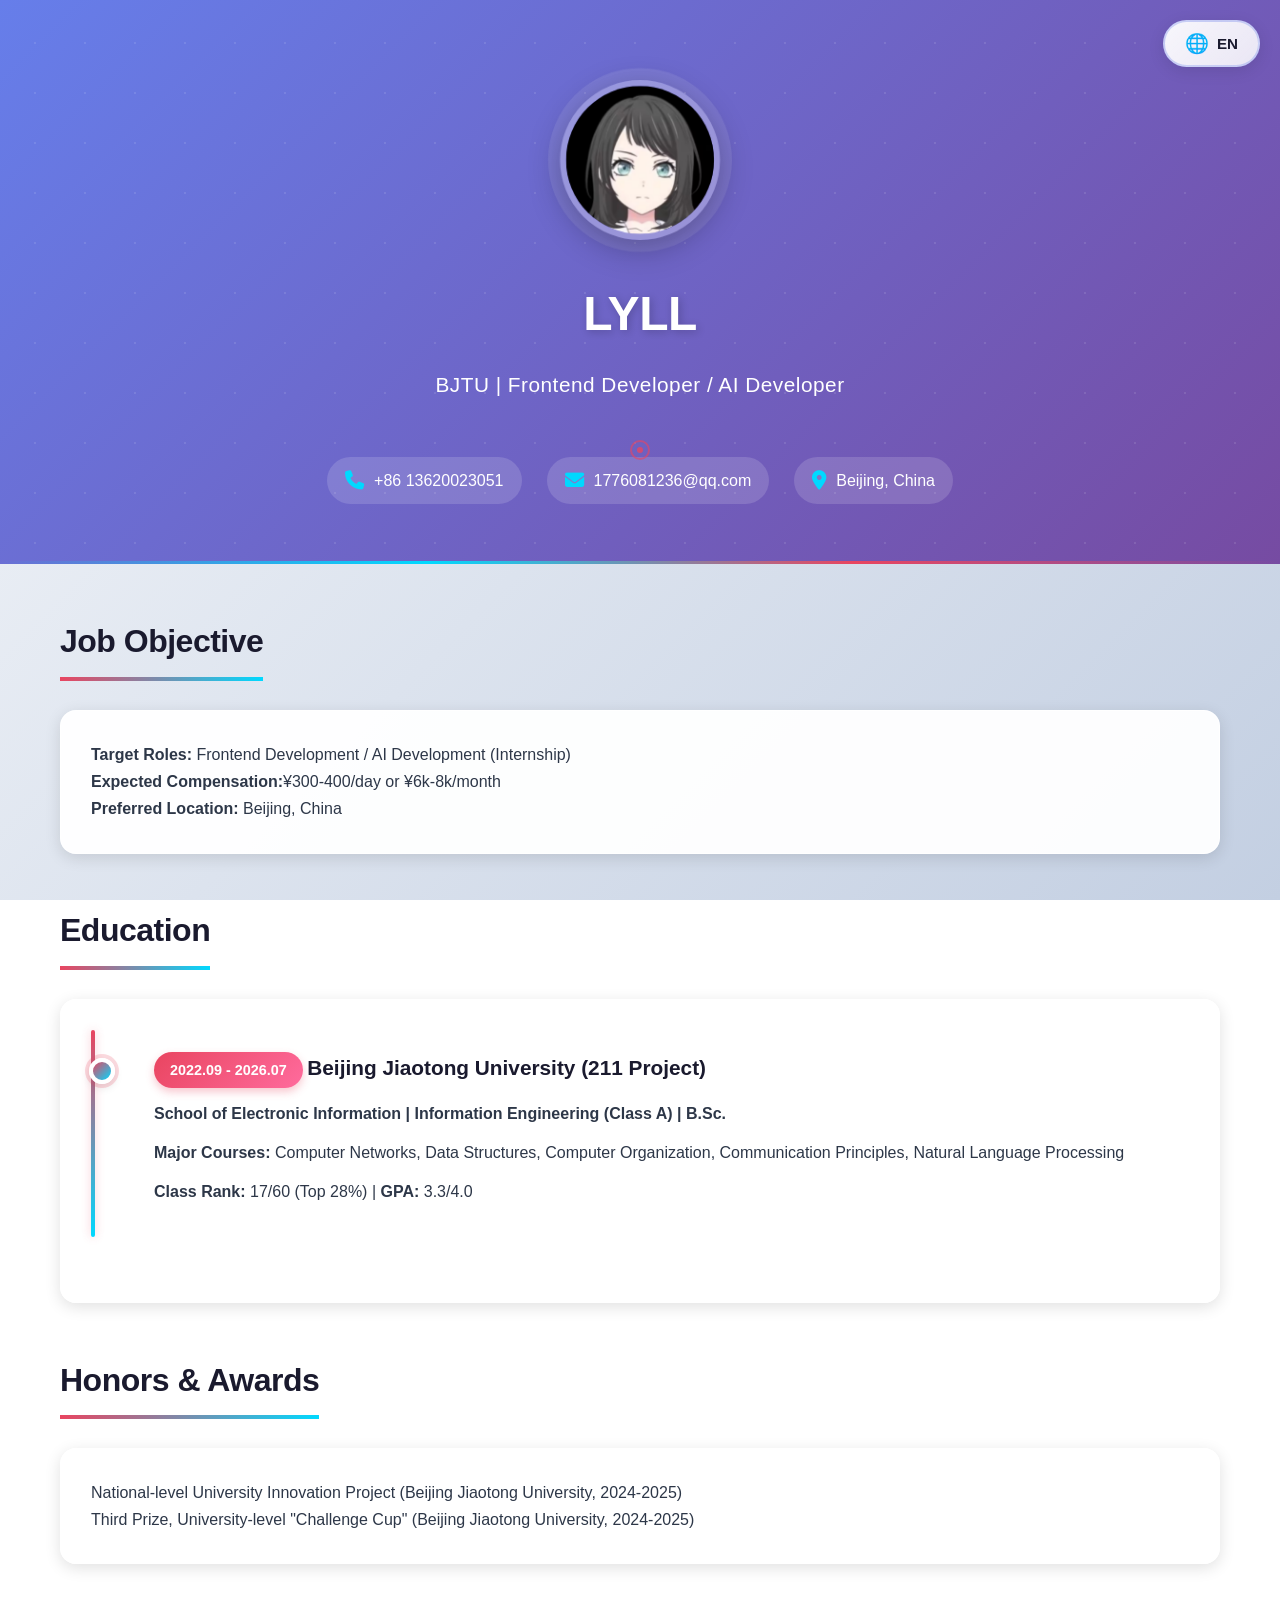
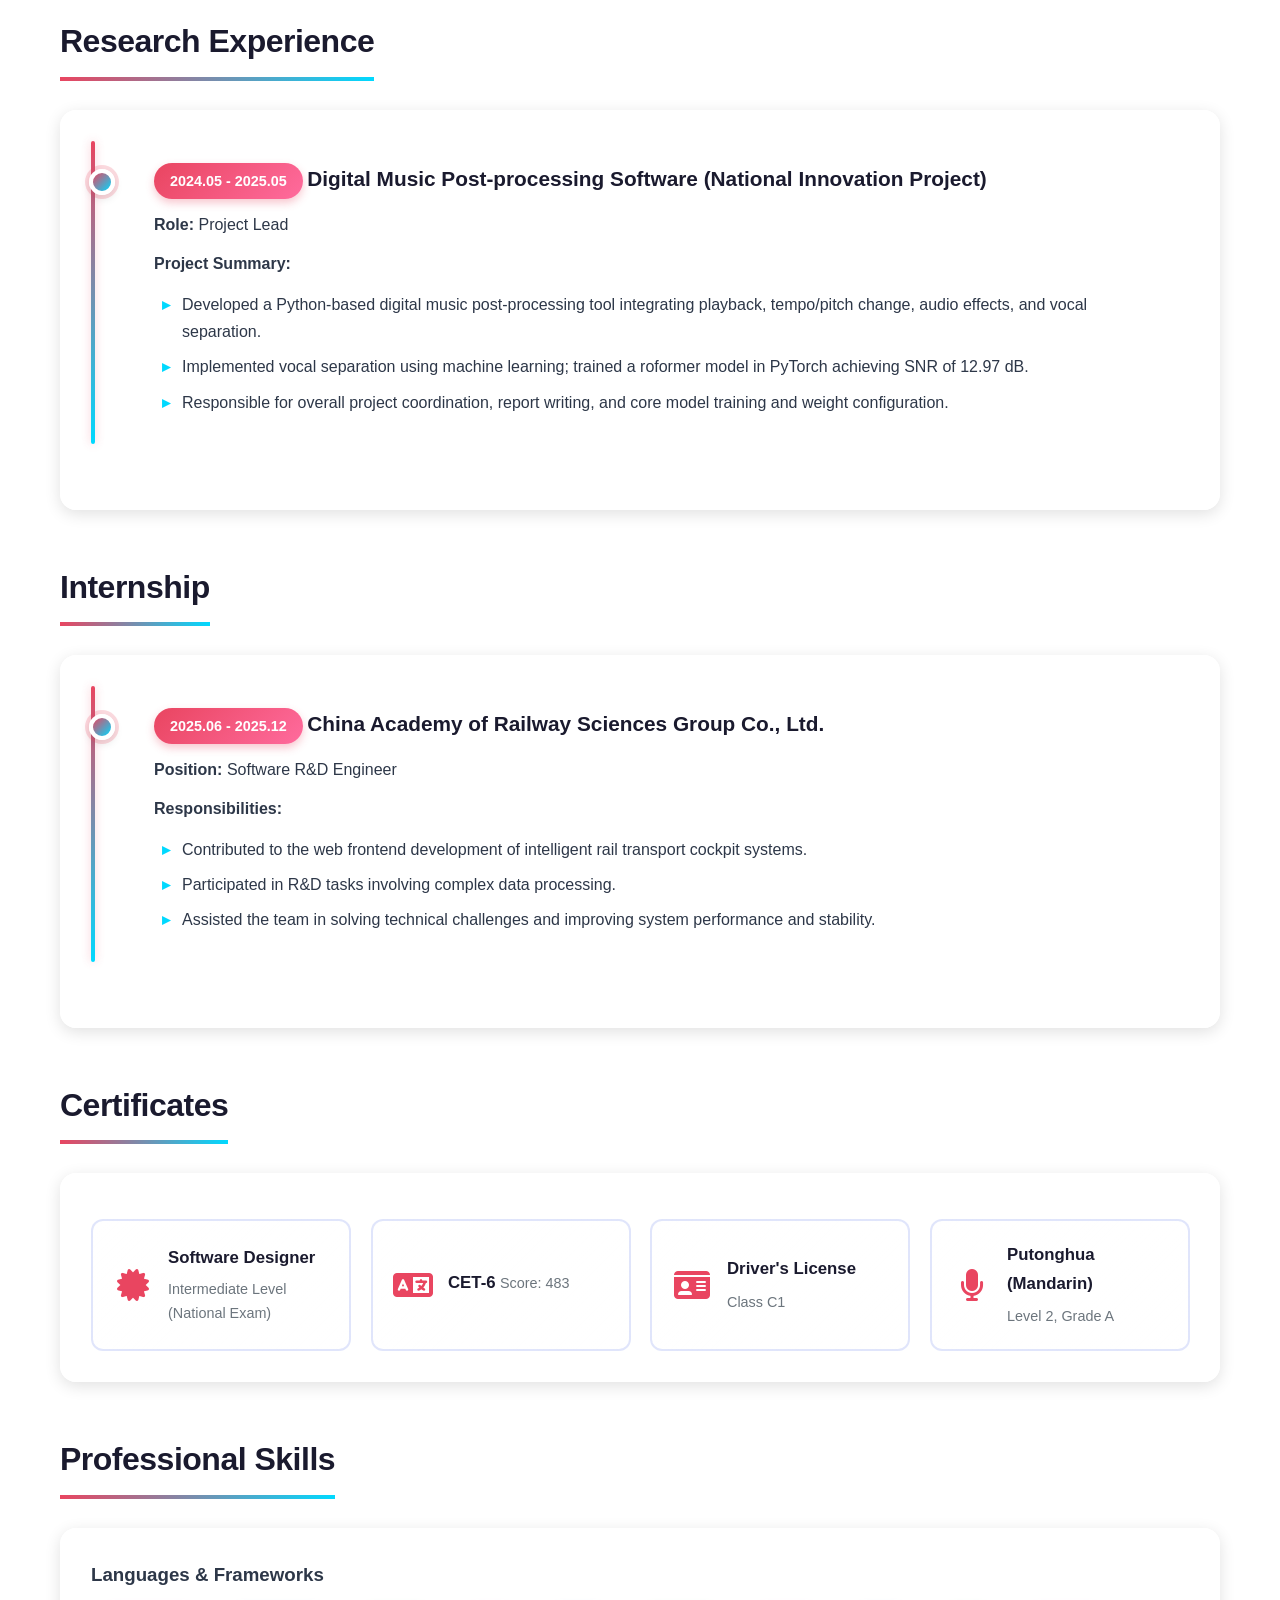
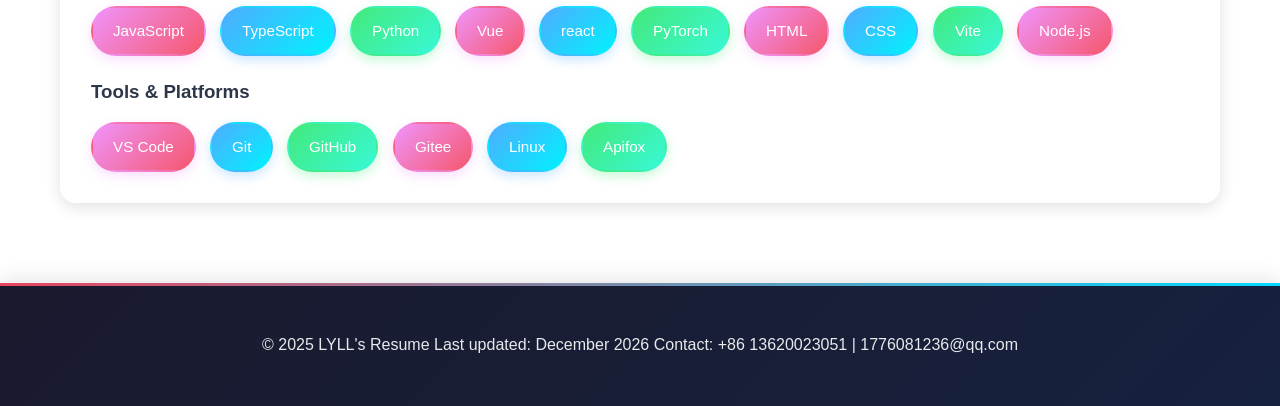
==== index.html @ 36b7d633 "can do react" ====
<!DOCTYPE html>
<html lang="en-US">
<head>
    <meta charset="UTF-8">
    <meta name="viewport" content="width=device-width, initial-scale=1.0">
    <title data-en="LYLL's Resume" data-zh="LYLL的简历">LYLL's Resume</title>
    <link rel="stylesheet" href="https://cdnjs.cloudflare.com/ajax/libs/font-awesome/6.4.0/css/all.min.css">
    <link rel="stylesheet" href="css/blog.css"> 
    <script src="blog.js" defer></script>
</head>
<body>
    <!-- 语言切换按钮 -->
    <button id="langToggle" class="lang-toggle" aria-label="Switch Language">
        <span class="lang-icon">🌐</span>
        <span class="lang-text">EN</span>
    </button>

    <!-- HTML部分 -->
    <header>
        <div class="container header-content">
            <div class="avatar-container">
                <img src="css/头像.jpeg" alt="Li Yuanlong" class="avatar">
            </div>
            <div></div>
            <h1 data-en="LYLL" data-zh="LYLL">LYLL</h1>
            <div></div>
            <p class="title" data-en="BJTU | Frontend Developer / AI Developer" data-zh="北京交通大学 | 前端开发 / AI开发">BJTU | Frontend Developer / AI Developer</p>
            
            <div class="contact-info">
                <div class="contact-item">
                    <i class="fas fa-phone"></i>
                    <span data-en="+86 13620023051" data-zh="13620023051">+86 13620023051</span>
                </div>
                <div class="contact-item">
                    <i class="fas fa-envelope"></i>
                    <span data-en="1776081236@qq.com" data-zh="1776081236@qq.com">1776081236@qq.com</span>
                </div>
                <div class="contact-item">
                    <i class="fas fa-map-marker-alt"></i>
                    <span data-en="Beijing, China" data-zh="北京">Beijing, China</span>
                </div>
            </div>
        </div>
    </header>
    
    <main class="container">
        
        <!-- 求职意向 -->
        <section id="job-intention">
            <h2 class="section-title" data-en="Job Objective" data-zh="求职意向">Job Objective</h2>
            <div class="card">
                <p><strong data-en="Target Roles:" data-zh="目标岗位：">Target Roles:</strong> <span data-en="Frontend Development / AI Development (Internship)" data-zh="前端开发 / AI开发（实习）">Frontend Development / AI Development (Internship)</span></p>
                <p><strong data-en="Expected Compensation:" data-zh="期望薪资：">Expected Compensation:</strong><span data-en="¥300-400/day or ¥6k-8k/month" data-zh="300-400元/天 or 6k-8k/月"></span> </p>
                <p><strong data-en="Preferred Location:" data-zh="期望城市：">Preferred Location:</strong> <span data-en="Beijing, China" data-zh="北京">Beijing, China</span></p>
            </div>
        </section>
        
        <!-- 教育经历 -->
        <section id="education">
            <h2 class="section-title" data-en="Education" data-zh="教育经历">Education</h2>
            <div class="card">
                <div class="timeline">
                    <div class="timeline-item">
                        <div class="timeline-date">2022.09 - 2026.07</div>
                        <h3 data-en="Beijing Jiaotong University (211 Project)" data-zh="北京交通大学（211工程）">Beijing Jiaotong University (211 Project)</h3>
                        <p><strong data-en="School of Electronic Information | Information Engineering (Class A) | B.Sc." data-zh="电子信息工程学院 | 信息工程(A类) | 工学学士">School of Electronic Information | Information Engineering (Class A) | B.Sc.</strong></p>
                        <p><strong data-en="Major Courses:" data-zh="主修课程：">Major Courses:</strong> <span data-en="Computer Networks, Data Structures, Computer Organization, Communication Principles, Natural Language Processing" data-zh="计算机网络、数据结构、计算机组成原理、通信原理、自然语言处理">Computer Networks, Data Structures, Computer Organization, Communication Principles, Natural Language Processing</span></p>
                        <p><strong data-en="Class Rank:" data-zh="专业排名：">Class Rank:</strong> 17/60 (Top 28%) | <strong>GPA:</strong> 3.3/4.0</p>
                    </div>
                </div>
            </div>
        </section>
        
        <!-- 荣誉奖项 -->
        <section id="honors">
            <h2 class="section-title" data-en="Honors & Awards" data-zh="荣誉奖项">Honors & Awards</h2>
            <div class="card">
                <ul>
                    <li data-en="National-level University Innovation Project (Beijing Jiaotong University, 2024-2025)" data-zh="国家级大学生创新创业训练计划项目（北京交通大学，2024-2025）">National-level University Innovation Project (Beijing Jiaotong University, 2024-2025)</li><br>
                    <li data-en='Third Prize, University-level "Challenge Cup" (Beijing Jiaotong University, 2024-2025)' data-zh="校级挑战杯三等奖（北京交通大学，2024-2025）">Third Prize, University-level "Challenge Cup" (Beijing Jiaotong University, 2024-2025)</li>
                </ul>
            </div>
        </section>
        
        <!-- 科研经历 -->
        <section id="research">
            <h2 class="section-title" data-en="Research Experience" data-zh="科研经历">Research Experience</h2>
            <div class="card">
                <div class="timeline">
                    <div class="timeline-item">
                        <div class="timeline-date">2024.05 - 2025.05</div>
                        <h3 data-en="Digital Music Post-processing Software (National Innovation Project)" data-zh="数字音乐后期处理软件（国家级创新项目）">Digital Music Post-processing Software (National Innovation Project)</h3>
                        <p><strong data-en="Role:" data-zh="角色：">Role:</strong> <span data-en="Project Lead" data-zh="项目负责人">Project Lead</span></p>
                        <p><strong data-en="Project Summary:" data-zh="项目概述：">Project Summary:</strong></p>
                        <ul>
                            <li data-en="Developed a Python-based digital music post-processing tool integrating playback, tempo/pitch change, audio effects, and vocal separation." data-zh="开发了基于Python的数字音乐后期处理工具，集成播放、变速变调、音效处理和人声分离功能。">Developed a Python-based digital music post-processing tool integrating playback, tempo/pitch change, audio effects, and vocal separation.</li>
                            <li data-en="Implemented vocal separation using machine learning; trained a roformer model in PyTorch achieving SNR of 12.97 dB." data-zh="使用机器学习实现人声分离，在PyTorch中训练roformer模型，达到12.97 dB的信噪比。">Implemented vocal separation using machine learning; trained a roformer model in PyTorch achieving SNR of 12.97 dB.</li>
                            <li data-en="Responsible for overall project coordination, report writing, and core model training and weight configuration." data-zh="负责项目整体协调、报告撰写以及核心模型训练和权重配置。">Responsible for overall project coordination, report writing, and core model training and weight configuration.</li>
                        </ul>
                    </div>
                </div>
            </div>
        </section>
        
        <!-- 实习经历 -->
        <section id="internship">
            <h2 class="section-title" data-en="Internship" data-zh="实习经历">Internship</h2>
            <div class="card">
                <div class="timeline">
                    <div class="timeline-item">
                        <div class="timeline-date">2025.06 - 2025.12</div>
                        <h3 data-en="China Academy of Railway Sciences Group Co., Ltd." data-zh="中国铁道科学研究院集团有限公司">China Academy of Railway Sciences Group Co., Ltd.</h3>
                        <p><strong data-en="Position:" data-zh="职位：">Position:</strong> <span data-en="Software R&D Engineer" data-zh="软件研发工程师">Software R&D Engineer</span></p>
                        <p><strong data-en="Responsibilities:" data-zh="工作职责：">Responsibilities:</strong></p>
                        <ul>
                            <li data-en="Contributed to the web frontend development of intelligent rail transport cockpit systems." data-zh="参与智能轨道交通驾驶舱系统的Web前端开发。">Contributed to the web frontend development of intelligent rail transport cockpit systems.</li><br>
                            <li data-en="Participated in R&D tasks involving complex data processing." data-zh="参与涉及复杂数据处理的研发任务。">Participated in R&D tasks involving complex data processing.</li><br>
                            <li data-en="Assisted the team in solving technical challenges and improving system performance and stability." data-zh="协助团队解决技术难题，提升系统性能和稳定性。">Assisted the team in solving technical challenges and improving system performance and stability.</li>
                        </ul>
                    </div>
                </div>
            </div>
        </section>
        
        <!-- 技能证书 -->
        <section id="certificates">
            <h2 class="section-title" data-en="Certificates" data-zh="技能证书">Certificates</h2>
            <div class="card">
                <div class="certificates">
                    <div class="certificate-item">
                        <i class="fas fa-certificate"></i>
                        <div>
                            <h4 data-en="Software Designer" data-zh="软件设计师">Software Designer</h4>
                            <p data-en="Intermediate Level (National Exam)" data-zh="中级（国家统考）">Intermediate Level (National Exam)</p>
                        </div>
                    </div>
                    <div class="certificate-item">
                        <i class="fas fa-language"></i>
                        <div>
                            <h4 data-en="CET-6" data-zh="大学英语六级">CET-6</h4>
                            <p data-en="Score: 483" data-zh="成绩：483分">Score: 483</p>
                        </div>
                    </div>
                    <div class="certificate-item">
                        <i class="fas fa-id-card"></i>
                        <div>
                            <h4 data-en="Driver's License" data-zh="驾驶证">Driver's License</h4>
                            <p data-en="Class C1" data-zh="C1">Class C1</p>
                        </div>
                    </div>
                    <div class="certificate-item">
                        <i class="fas fa-microphone"></i>
                        <div>
                            <h4 data-en="Putonghua (Mandarin)" data-zh="普通话">Putonghua (Mandarin)</h4>
                            <p data-en="Level 2, Grade A" data-zh="二级甲等">Level 2, Grade A</p>
                        </div>
                    </div>
                </div>
            </div>
        </section>
        
        <!-- 职业技能 -->
        <section id="skills">
            <h2 class="section-title" data-en="Professional Skills" data-zh="专业技能">Professional Skills</h2>
            <div class="card">
                <h3 data-en="Languages & Frameworks" data-zh="编程语言与框架">Languages & Frameworks</h3>
                <div class="skills-container">
                    <span class="skill-tag">JavaScript</span>
                    <span class="skill-tag">TypeScript</span>
                    <span class="skill-tag">Python</span>
                    <span class="skill-tag">Vue</span>
                    <span class="skill-tag">react</span>
                    <span class="skill-tag">PyTorch</span>
                    <span class="skill-tag">HTML</span>
                    <span class="skill-tag">CSS</span>
                    <span class="skill-tag">Vite</span>
                    <span class="skill-tag">Node.js</span>
                </div>

                <h3 style="margin-top: 20px;" data-en="Tools & Platforms" data-zh="工具与平台">Tools & Platforms</h3>
                <div class="skills-container">
                    <span class="skill-tag">VS Code</span>
                    <span class="skill-tag">Git</span>
                    <span class="skill-tag">GitHub</span>
                    <span class="skill-tag">Gitee</span>
                    <span class="skill-tag">Linux</span>
                    <span class="skill-tag">Apifox</span>
                </div>
            </div>
        </section>
    </main>
    
    <footer>
            <div class="container">
            <p data-en="© 2025 LYLL's Resume" data-zh="© 2025 LYLL 的简历">© 2025 LYLL's Resume</p>
            <p data-en="Last updated: December 2025" data-zh="最后更新：2025年12月">Last updated: December 2025</p>
            <p data-en="Contact: +86 13620023051 | 1776081236@qq.com" data-zh="联系方式：+86 13620023051 | 1776081236@qq.com">Contact: +86 13620023051 | 1776081236@qq.com</p>
        </div>
    </footer>

    <!-- JavaScript部分 -->

</body>
</html>
---- css/blog.css ----
/* CSS部分 - 专业优化版 */
:root {
    --primary-color: #1a1a2e;
    --secondary-color: #16213e;
    --accent-color: #0f3460;
    --highlight-color: #e94560;
    --success-color: #00d9ff;
    --light-color: #f8f9fa;
    --dark-color: #0f0f0f;
    --gray-color: #6c757d;
    --text-color: #2d3748;
    --shadow-sm: 0 2px 8px rgba(0, 0, 0, 0.08);
    --shadow-md: 0 4px 16px rgba(0, 0, 0, 0.12);
    --shadow-lg: 0 8px 32px rgba(0, 0, 0, 0.16);
    --shadow-xl: 0 16px 48px rgba(0, 0, 0, 0.2);
    --transition-fast: all 0.2s cubic-bezier(0.4, 0, 0.2, 1);
    --transition: all 0.3s cubic-bezier(0.4, 0, 0.2, 1);
    --transition-slow: all 0.5s cubic-bezier(0.4, 0, 0.2, 1);
}

* {
    margin: 0;
    padding: 0;
    box-sizing: border-box;
}

html {
    scroll-behavior: smooth;
    scroll-padding-top: 20px;
}

body {
    font-family: 'Segoe UI', 'Microsoft YaHei', 'PingFang SC', -apple-system, BlinkMacSystemFont, sans-serif;
    line-height: 1.7;
    color: var(--text-color);
    background: linear-gradient(135deg, #f5f7fa 0%, #c3cfe2 100%);
    background-attachment: fixed;
    overflow-x: hidden;
    -webkit-font-smoothing: antialiased;
    -moz-osx-font-smoothing: grayscale;
}

/* 页面加载动画 */
@keyframes fadeInUp {
    from {
        opacity: 0;
        transform: translateY(30px);
    }
    to {
        opacity: 1;
        transform: translateY(0);
    }
}

@keyframes slideInLeft {
    from {
        opacity: 0;
        transform: translateX(-50px);
    }
    to {
        opacity: 1;
        transform: translateX(0);
    }
}

@keyframes float {
    0%, 100% {
        transform: translateY(0px);
    }
    50% {
        transform: translateY(-10px);
    }
}

@keyframes pulse {
    0%, 100% {
        transform: scale(1);
    }
    50% {
        transform: scale(1.05);
    }
}

@keyframes shimmer {
    0% {
        background-position: -1000px 0;
    }
    100% {
        background-position: 1000px 0;
    }
}

.container {
    max-width: 1200px;
    margin: 0 auto;
    padding: 0 20px;
    animation: fadeInUp 0.6s ease-out;
}

/* 头部样式 - 增强版 */
header {
    background: linear-gradient(135deg, #667eea 0%, #764ba2 100%);
    color: white;
    padding: 80px 0 60px;
    text-align: center;
    position: relative;
    overflow: hidden;
    animation: fadeInUp 0.8s ease-out;
}

/* 背景动画装饰 */
header::before {
    content: '';
    position: absolute;
    top: -50%;
    right: -50%;
    width: 200%;
    height: 200%;
    background: radial-gradient(circle, rgba(255,255,255,0.1) 1px, transparent 1px);
    background-size: 50px 50px;
    animation: float 20s infinite linear;
}

header::after {
    content: '';
    position: absolute;
    bottom: 0;
    left: 0;
    right: 0;
    height: 3px;
    background: linear-gradient(90deg, 
        transparent,
        var(--success-color),
        var(--highlight-color),
        transparent
    );
    animation: shimmer 3s infinite;
}

.header-content {
    position: relative;
    z-index: 2;
}

.avatar-container {
    position: relative;
    display: inline-block;
    animation: fadeInUp 1s ease-out 0.2s both;
}

.avatar {
    width: 160px;
    height: 160px;
    border-radius: 50%;
    border: 6px solid rgba(255, 255, 255, 0.3);
    box-shadow: 0 8px 32px rgba(0, 0, 0, 0.3),
                0 0 0 12px rgba(255, 255, 255, 0.1);
    object-fit: cover;
    margin-bottom: 25px;
    transition: var(--transition);
    animation: pulse 3s infinite ease-in-out;
}

.avatar:hover {
    transform: scale(1.1) rotate(5deg);
    box-shadow: 0 12px 48px rgba(0, 0, 0, 0.4),
                0 0 0 16px rgba(255, 255, 255, 0.15);
}

h1 {
    font-size: 3rem;
    margin-bottom: 12px;
    font-weight: 700;
    letter-spacing: -0.5px;
    text-shadow: 2px 2px 8px rgba(0, 0, 0, 0.2);
    animation: fadeInUp 1s ease-out 0.3s both;
}

.title {
    font-size: 1.3rem;
    margin-bottom: 30px;
    opacity: 0.95;
    font-weight: 300;
    letter-spacing: 0.5px;
    animation: fadeInUp 1s ease-out 0.4s both;
}

.contact-info {
    display: flex;
    justify-content: center;
    flex-wrap: wrap;
    gap: 25px;
    margin-top: 25px;
    animation: fadeInUp 1s ease-out 0.5s both;
}

.contact-item {
    display: flex;
    align-items: center;
    gap: 10px;
    padding: 10px 18px;
    background: rgba(255, 255, 255, 0.15);
    backdrop-filter: blur(10px);
    border-radius: 25px;
    transition: var(--transition);
    cursor: default;
}

.contact-item:hover {
    background: rgba(255, 255, 255, 0.25);
    transform: translateY(-3px);
    box-shadow: 0 8px 16px rgba(0, 0, 0, 0.2);
}

.contact-item i {
    font-size: 1.2rem;
    color: var(--success-color);
    transition: var(--transition);
}

.contact-item:hover i {
    transform: scale(1.2) rotate(10deg);
}

/* 主体内容 - 增强版 */
section {
    margin: 50px 0;
    opacity: 0;
    transform: translateY(30px);
    animation: fadeInUp 0.6s ease-out forwards;
}

section:nth-child(1) { animation-delay: 0.1s; }
section:nth-child(2) { animation-delay: 0.2s; }
section:nth-child(3) { animation-delay: 0.3s; }
section:nth-child(4) { animation-delay: 0.4s; }
section:nth-child(5) { animation-delay: 0.5s; }
section:nth-child(6) { animation-delay: 0.6s; }

.section-title {
    font-size: 2rem;
    color: var(--primary-color);
    padding-bottom: 12px;
    margin-bottom: 25px;
    border-bottom: 4px solid transparent;
    background: linear-gradient(90deg, var(--highlight-color), var(--success-color));
    background-size: 100% 4px;
    background-repeat: no-repeat;
    background-position: 0 100%;
    display: inline-block;
    font-weight: 700;
    letter-spacing: -0.5px;
    position: relative;
    transition: var(--transition);
}

.section-title::after {
    content: '';
    position: absolute;
    bottom: -4px;
    left: 0;
    width: 0;
    height: 4px;
    background: linear-gradient(90deg, var(--success-color), var(--highlight-color));
    transition: width 0.5s cubic-bezier(0.4, 0, 0.2, 1);
}

.section-title:hover::after {
    width: 100%;
}

.card {
    background: rgba(255, 255, 255, 0.95);
    backdrop-filter: blur(20px);
    border-radius: 16px;
    padding: 30px;
    margin-bottom: 25px;
    box-shadow: var(--shadow-md);
    border: 1px solid rgba(255, 255, 255, 0.8);
    transition: var(--transition);
    position: relative;
    overflow: hidden;
}

.card::before {
    content: '';
    position: absolute;
    top: 0;
    left: -100%;
    width: 100%;
    height: 100%;
    background: linear-gradient(90deg, 
        transparent,
        rgba(255, 255, 255, 0.4),
        transparent
    );
    transition: left 0.5s;
}

.card:hover::before {
    left: 100%;
}

.card:hover {
    transform: translateY(-8px) scale(1.01);
    box-shadow: var(--shadow-xl);
    border-color: var(--success-color);
}

/* 基本信息卡片 */
.basic-info-grid {
    display: grid;
    grid-template-columns: repeat(auto-fit, minmax(200px, 1fr));
    gap: 15px;
}

.info-item {
    display: flex;
    flex-direction: column;
}

.info-label {
    font-weight: 600;
    color: var(--gray-color);
    margin-bottom: 5px;
}

/* 时间线样式 - 增强版 */
.timeline {
    position: relative;
    padding-left: 35px;
}

.timeline::before {
    content: '';
    position: absolute;
    left: 0;
    top: 0;
    bottom: 0;
    width: 4px;
    background: linear-gradient(180deg, 
        var(--highlight-color) 0%,
        var(--success-color) 100%
    );
    border-radius: 2px;
    box-shadow: 0 0 10px rgba(233, 69, 96, 0.3);
}

.timeline-item {
    position: relative;
    margin-bottom: 35px;
    padding: 20px 25px;
    padding-left: 25px;
    background: rgba(255, 255, 255, 0.5);
    border-radius: 12px;
    transition: var(--transition);
    border-left: 3px solid transparent;
}

.timeline-item:hover {
    background: rgba(255, 255, 255, 0.8);
    border-left-color: var(--highlight-color);
    transform: translateX(8px);
    box-shadow: var(--shadow-md);
}

.timeline-item::before {
    content: '';
    position: absolute;
    left: -40px;
    top: 28px;
    width: 18px;
    height: 18px;
    border-radius: 50%;
    background: linear-gradient(135deg, var(--highlight-color), var(--success-color));
    border: 4px solid white;
    box-shadow: 0 0 0 4px rgba(233, 69, 96, 0.2),
                0 4px 8px rgba(0, 0, 0, 0.1);
    transition: var(--transition);
    z-index: 2;
}

.timeline-item:hover::before {
    transform: scale(1.3);
    box-shadow: 0 0 0 6px rgba(233, 69, 96, 0.3),
                0 6px 12px rgba(0, 0, 0, 0.2);
}

.timeline-date {
    display: inline-block;
    color: white;
    background: linear-gradient(135deg, var(--highlight-color), #ff6b9d);
    padding: 6px 16px;
    border-radius: 20px;
    font-weight: 600;
    margin-bottom: 12px;
    font-size: 0.9rem;
    box-shadow: 0 4px 8px rgba(233, 69, 96, 0.3);
    transition: var(--transition);
}

.timeline-item:hover .timeline-date {
    transform: translateY(-2px);
    box-shadow: 0 6px 12px rgba(233, 69, 96, 0.4);
}

.timeline-item h3 {
    color: var(--primary-color);
    margin-bottom: 10px;
    font-size: 1.3rem;
    font-weight: 600;
    transition: var(--transition-fast);
}

.timeline-item:hover h3 {
    color: var(--highlight-color);
}

.timeline-item p {
    margin-bottom: 10px;
    line-height: 1.8;
}

.timeline-item ul {
    margin-left: 20px;
    margin-top: 12px;
}

.timeline-item li {
    margin-bottom: 8px;
    position: relative;
    padding-left: 8px;
}

.timeline-item li::before {
    content: '▸';
    position: absolute;
    left: -12px;
    color: var(--success-color);
    font-weight: bold;
}

/* 技能标签 - 增强版 */
.skills-container {
    display: flex;
    flex-wrap: wrap;
    gap: 14px;
    margin-top: 15px;
}

.skill-tag {
    background: linear-gradient(135deg, #667eea 0%, #764ba2 100%);
    color: white;
    padding: 10px 20px;
    border-radius: 25px;
    font-size: 0.95rem;
    font-weight: 500;
    transition: var(--transition);
    cursor: pointer;
    position: relative;
    overflow: hidden;
    box-shadow: 0 4px 12px rgba(102, 126, 234, 0.3);
    border: 2px solid transparent;
}

.skill-tag::before {
    content: '';
    position: absolute;
    top: 50%;
    left: 50%;
    width: 0;
    height: 0;
    border-radius: 50%;
    background: rgba(255, 255, 255, 0.3);
    transform: translate(-50%, -50%);
    transition: width 0.5s, height 0.5s;
}

.skill-tag:hover::before {
    width: 300px;
    height: 300px;
}

.skill-tag:hover {
    transform: translateY(-5px) scale(1.05);
    box-shadow: 0 8px 20px rgba(102, 126, 234, 0.5);
    border-color: var(--success-color);
}

.skill-tag:active {
    transform: translateY(-2px) scale(1.02);
}

/* 不同技能标签的配色 */
.skill-tag:nth-child(3n+1) {
    background: linear-gradient(135deg, #f093fb 0%, #f5576c 100%);
    box-shadow: 0 4px 12px rgba(240, 147, 251, 0.3);
}

.skill-tag:nth-child(3n+2) {
    background: linear-gradient(135deg, #4facfe 0%, #00f2fe 100%);
    box-shadow: 0 4px 12px rgba(79, 172, 254, 0.3);
}

.skill-tag:nth-child(3n+3) {
    background: linear-gradient(135deg, #43e97b 0%, #38f9d7 100%);
    box-shadow: 0 4px 12px rgba(67, 233, 123, 0.3);
}

/* 证书样式 - 增强版 */
.certificates {
    display: grid;
    grid-template-columns: repeat(auto-fit, minmax(250px, 1fr));
    gap: 20px;
    margin-top: 15px;
}

.certificate-item {
    display: flex;
    align-items: center;
    gap: 15px;
    background: linear-gradient(135deg, rgba(255, 255, 255, 0.9), rgba(255, 255, 255, 0.6));
    padding: 20px;
    border-radius: 12px;
    border: 2px solid rgba(102, 126, 234, 0.2);
    transition: var(--transition);
    cursor: pointer;
    position: relative;
    overflow: hidden;
}

.certificate-item::before {
    content: '';
    position: absolute;
    top: -2px;
    left: -2px;
    right: -2px;
    bottom: -2px;
    background: linear-gradient(135deg, var(--highlight-color), var(--success-color));
    border-radius: 12px;
    opacity: 0;
    transition: var(--transition);
    z-index: -1;
}

.certificate-item:hover::before {
    opacity: 1;
}

.certificate-item:hover {
    transform: translateY(-5px) scale(1.03);
    box-shadow: var(--shadow-lg);
    background: white;
}

.certificate-item i {
    color: var(--highlight-color);
    font-size: 2rem;
    transition: var(--transition);
    min-width: 40px;
    text-align: center;
}

.certificate-item:hover i {
    transform: rotateY(360deg) scale(1.2);
    color: var(--success-color);
}

.certificate-item div h4 {
    color: var(--primary-color);
    margin-bottom: 4px;
    font-weight: 600;
    font-size: 1.05rem;
}

.certificate-item div p {
    color: var(--gray-color);
    font-size: 0.9rem;
    margin: 0;
}

/* 页脚 - 增强版 */
footer {
    background: linear-gradient(135deg, #1a1a2e 0%, #16213e 100%);
    color: white;
    text-align: center;
    padding: 40px 20px;
    margin-top: 80px;
    position: relative;
    overflow: hidden;
    box-shadow: 0 -4px 20px rgba(0, 0, 0, 0.1);
}

footer::before {
    content: '';
    position: absolute;
    top: 0;
    left: 0;
    right: 0;
    height: 3px;
    background: linear-gradient(90deg, 
        var(--highlight-color),
        var(--success-color),
        var(--highlight-color)
    );
    background-size: 200% 100%;
    animation: shimmer 3s infinite;
}

footer p {
    margin: 8px 0;
    opacity: 0.9;
    transition: var(--transition);
}

footer p:hover {
    opacity: 1;
    transform: translateY(-2px);
}

/* 滚动条样式 */
::-webkit-scrollbar {
    width: 10px;
    height: 10px;
}

::-webkit-scrollbar-track {
    background: #f1f1f1;
    border-radius: 5px;
}

::-webkit-scrollbar-thumb {
    background: linear-gradient(135deg, var(--highlight-color), var(--success-color));
    border-radius: 5px;
    transition: var(--transition);
}

::-webkit-scrollbar-thumb:hover {
    background: linear-gradient(135deg, var(--success-color), var(--highlight-color));
}

/* 选中文本样式 */
::selection {
    background: var(--highlight-color);
    color: white;
}

::-moz-selection {
    background: var(--highlight-color);
    color: white;
}

/* 响应式设计 - 增强版 */
@media (max-width: 768px) {
    h1 {
        font-size: 2.2rem;
    }
    
    .section-title {
        font-size: 1.6rem;
    }
    
    .contact-info {
        flex-direction: column;
        gap: 12px;
    }
    
    .basic-info-grid {
        grid-template-columns: 1fr;
    }
    
    .certificates {
        grid-template-columns: 1fr;
    }
    
    .card {
        padding: 20px;
    }
    
    .timeline {
        padding-left: 25px;
    }
    
    .timeline-item {
        padding: 15px 15px;
        margin-bottom: 25px;
    }
    
    .skills-container {
        gap: 10px;
    }
    
    .skill-tag {
        font-size: 0.85rem;
        padding: 8px 16px;
    }
}

@media (max-width: 480px) {
    h1 {
        font-size: 1.8rem;
    }
    
    .avatar {
        width: 120px;
        height: 120px;
    }
    
    .container {
        padding: 0 15px;
    }
}

/* 打印样式 - 增强版 */
@media print {
    body {
        background: white;
    }
    
    .card {
        break-inside: avoid;
        box-shadow: none;
        border: 1px solid #ddd;
    }
    
    .card:hover {
        transform: none;
        box-shadow: none;
    }
    
    .card::before {
        display: none;
    }
    
    section {
        animation: none;
        opacity: 1;
        transform: none;
    }
    
    footer::before {
        display: none;
    }
    
    a {
        color: inherit;
        text-decoration: none;
    }
}

/* 加载动画 */
@keyframes loadingPulse {
    0%, 100% {
        opacity: 1;
    }
    50% {
        opacity: 0.5;
    }
}

/* 平滑滚动提示 */
html {
    scroll-padding-top: 80px;
}

/* 焦点样式 */
*:focus {
    outline: 2px solid var(--success-color);
    outline-offset: 3px;
}

/* 链接样式 */
a {
    color: var(--highlight-color);
    text-decoration: none;
    transition: var(--transition);
    position: relative;
}

a:hover {
    color: var(--success-color);
}

a::after {
    content: '';
    position: absolute;
    bottom: -2px;
    left: 0;
    width: 0;
    height: 2px;
    background: var(--success-color);
    transition: width 0.3s;
}

a:hover::after {
    width: 100%;
}

/* 性能优化 */
* {
    will-change: auto;
}

.card,
.skill-tag,
.certificate-item,
.timeline-item,
.avatar {
    will-change: transform;
}

/* 减少动画卡顿 */
@media (prefers-reduced-motion: reduce) {
    *,
    *::before,
    *::after {
        animation-duration: 0.01ms !important;
        animation-iteration-count: 1 !important;
        transition-duration: 0.01ms !important;
        scroll-behavior: auto !important;
    }
}

/* 硬件加速 */
.card,
.skill-tag,
.certificate-item,
.timeline-item::before,
.avatar,
.custom-cursor,
.custom-cursor-dot {
    transform: translateZ(0);
    backface-visibility: hidden;
    perspective: 1000px;
}

/* 自定义光标优化 */
.custom-cursor,
.custom-cursor-dot {
    will-change: transform;
    backface-visibility: hidden;
    -webkit-backface-visibility: hidden;
}

/* 当body有custom-cursor类时才隐藏默认光标 */
body.has-custom-cursor,
body.has-custom-cursor * {
    cursor: none !important;
}

/* 语言切换按钮样式 */
.lang-toggle {
    position: fixed;
    top: 20px;
    right: 20px;
    z-index: 1000;
    display: flex;
    align-items: center;
    gap: 8px;
    background: linear-gradient(135deg, rgba(255, 255, 255, 0.95), rgba(255, 255, 255, 0.85));
    backdrop-filter: blur(10px);
    border: 2px solid rgba(102, 126, 234, 0.3);
    border-radius: 25px;
    padding: 10px 20px;
    font-size: 0.95rem;
    font-weight: 600;
    color: var(--primary-color);
    cursor: pointer;
    box-shadow: 0 4px 16px rgba(0, 0, 0, 0.1);
    transition: all 0.3s cubic-bezier(0.4, 0, 0.2, 1);
    overflow: hidden;
}

.lang-toggle::before {
    content: '';
    position: absolute;
    top: 0;
    left: -100%;
    width: 100%;
    height: 100%;
    background: linear-gradient(90deg, transparent, rgba(102, 126, 234, 0.2), transparent);
    transition: left 0.5s;
}

.lang-toggle:hover::before {
    left: 100%;
}

.lang-toggle:hover {
    transform: translateY(-3px) scale(1.05);
    box-shadow: 0 8px 24px rgba(102, 126, 234, 0.3);
    border-color: var(--highlight-color);
}

.lang-toggle:active {
    transform: translateY(-1px) scale(1.02);
}

.lang-icon {
    font-size: 1.2rem;
    animation: rotate 2s linear infinite;
}

@keyframes rotate {
    0%, 90%, 100% {
        transform: rotate(0deg);
    }
    95% {
        transform: rotate(360deg);
    }
}

.lang-toggle:hover .lang-icon {
    animation: none;
    transform: scale(1.2) rotate(20deg);
}

.lang-text {
    position: relative;
    z-index: 1;
}

/* 语言切换动画 */
[data-en],
[data-zh] {
    display: inline-block;
    transition: opacity 0.3s cubic-bezier(0.4, 0, 0.2, 1), 
                transform 0.3s cubic-bezier(0.4, 0, 0.2, 1);
}

.lang-switching {
    position: relative;
}

.lang-switching::after {
    content: '';
    position: fixed;
    top: 0;
    left: 0;
    right: 0;
    height: 3px;
    background: linear-gradient(90deg, 
        var(--highlight-color),
        var(--success-color),
        var(--highlight-color)
    );
    background-size: 200% 100%;
    animation: shimmer 1s ease;
    z-index: 10000;
}

@keyframes fadeOutIn {
    0% {
        opacity: 1;
        transform: translateY(0);
    }
    50% {
        opacity: 0;
        transform: translateY(-10px);
    }
    100% {
        opacity: 1;
        transform: translateY(0);
    }
}

/* 响应式：移动端语言按钮 */
@media (max-width: 768px) {
    .lang-toggle {
        top: auto;
        bottom: 160px;
        right: 15px;
        padding: 8px 16px;
        font-size: 0.85rem;
    }
    
    .lang-icon {
        font-size: 1rem;
    }
}

@media (max-width: 480px) {
    .lang-toggle {
        bottom: 150px;
        padding: 6px 14px;
        font-size: 0.8rem;
    }
}

/* 优化字体渲染 */
body {
    text-rendering: optimizeLegibility;
    -webkit-font-smoothing: antialiased;
    -moz-osx-font-smoothing: grayscale;
}

/* 图片优化 */
img {
    image-rendering: -webkit-optimize-contrast;
    image-rendering: crisp-edges;
}

/* 基本信息网格优化 */
.basic-info-grid {
    display: grid;
    grid-template-columns: repeat(auto-fit, minmax(200px, 1fr));
    gap: 15px;
}

.info-item {
    display: flex;
    flex-direction: column;
    padding: 15px;
    background: rgba(255, 255, 255, 0.6);
    border-radius: 10px;
    transition: var(--transition);
}

.info-item:hover {
    background: rgba(255, 255, 255, 0.9);
    transform: translateY(-3px);
    box-shadow: var(--shadow-md);
}

.info-label {
    font-weight: 600;
    color: var(--gray-color);
    margin-bottom: 5px;
    font-size: 0.9rem;
}

.info-item strong {
    color: var(--primary-color);
    font-size: 1.05rem;
}
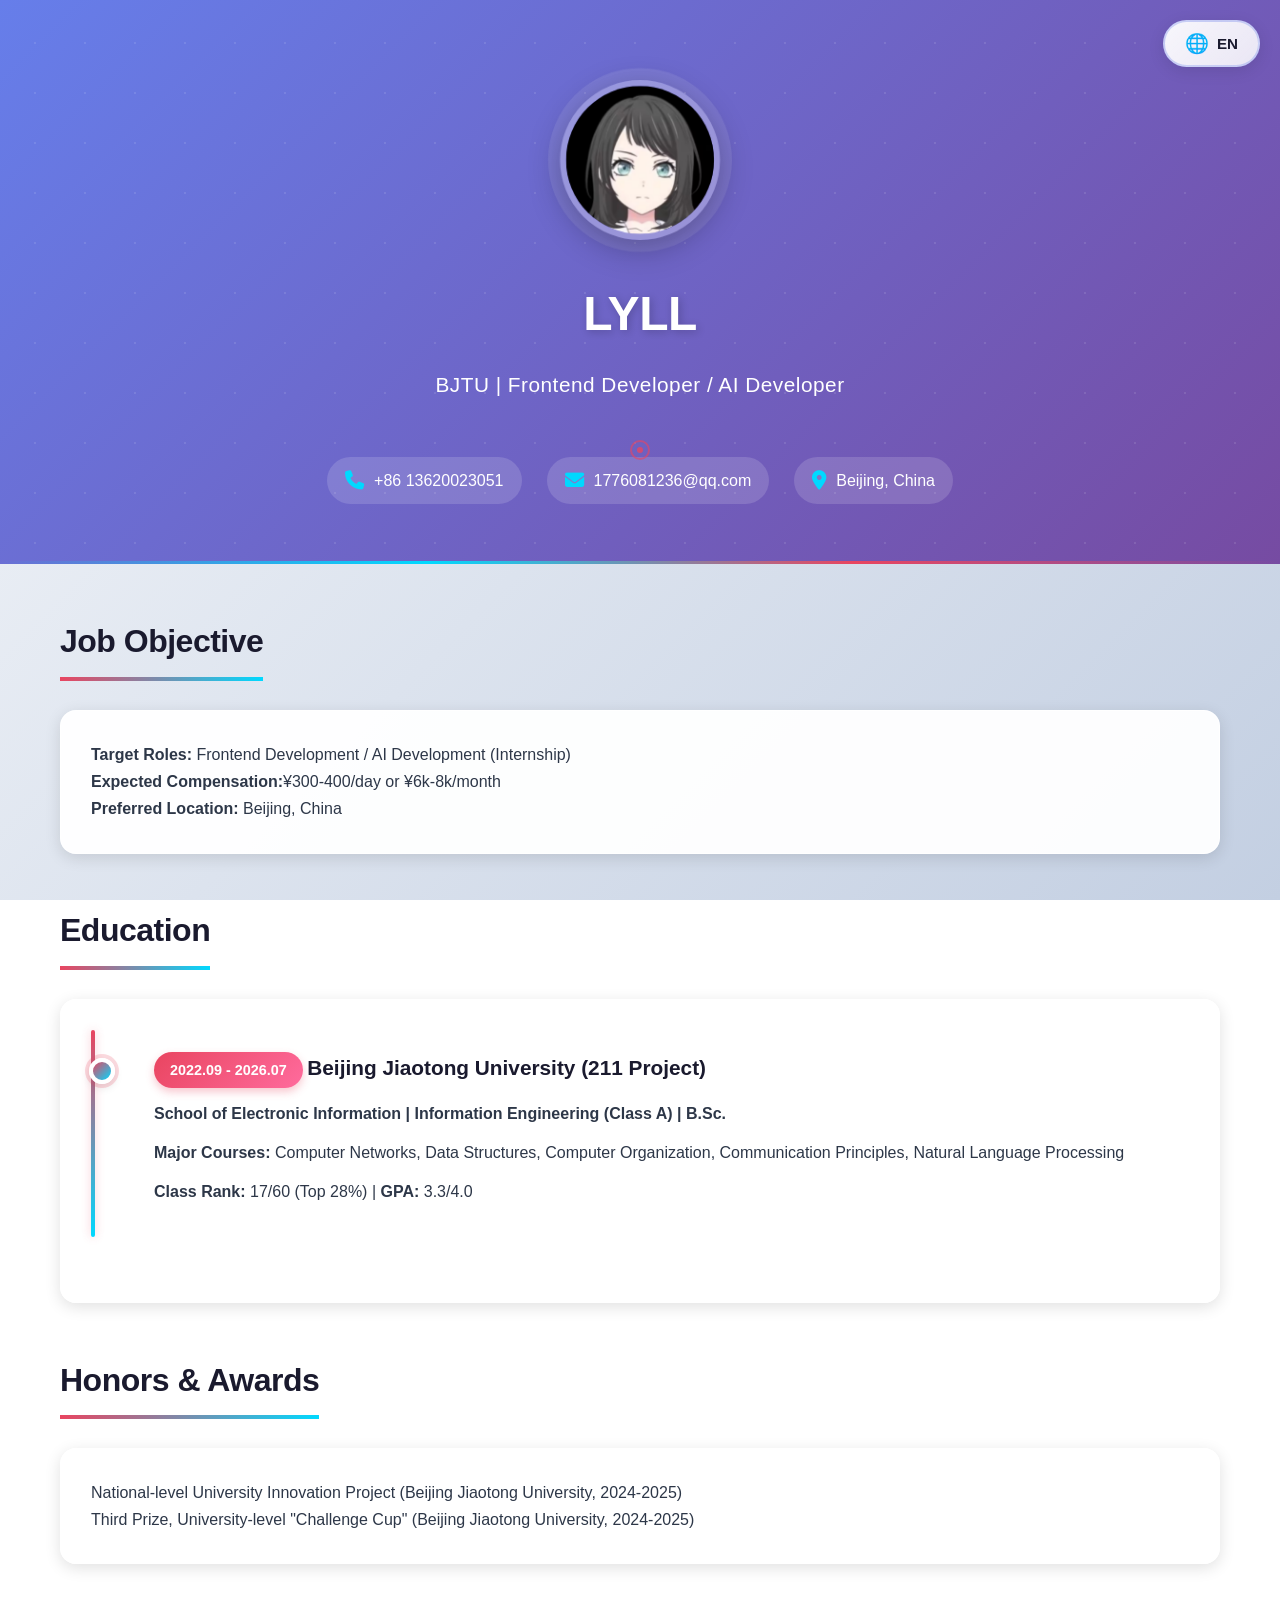
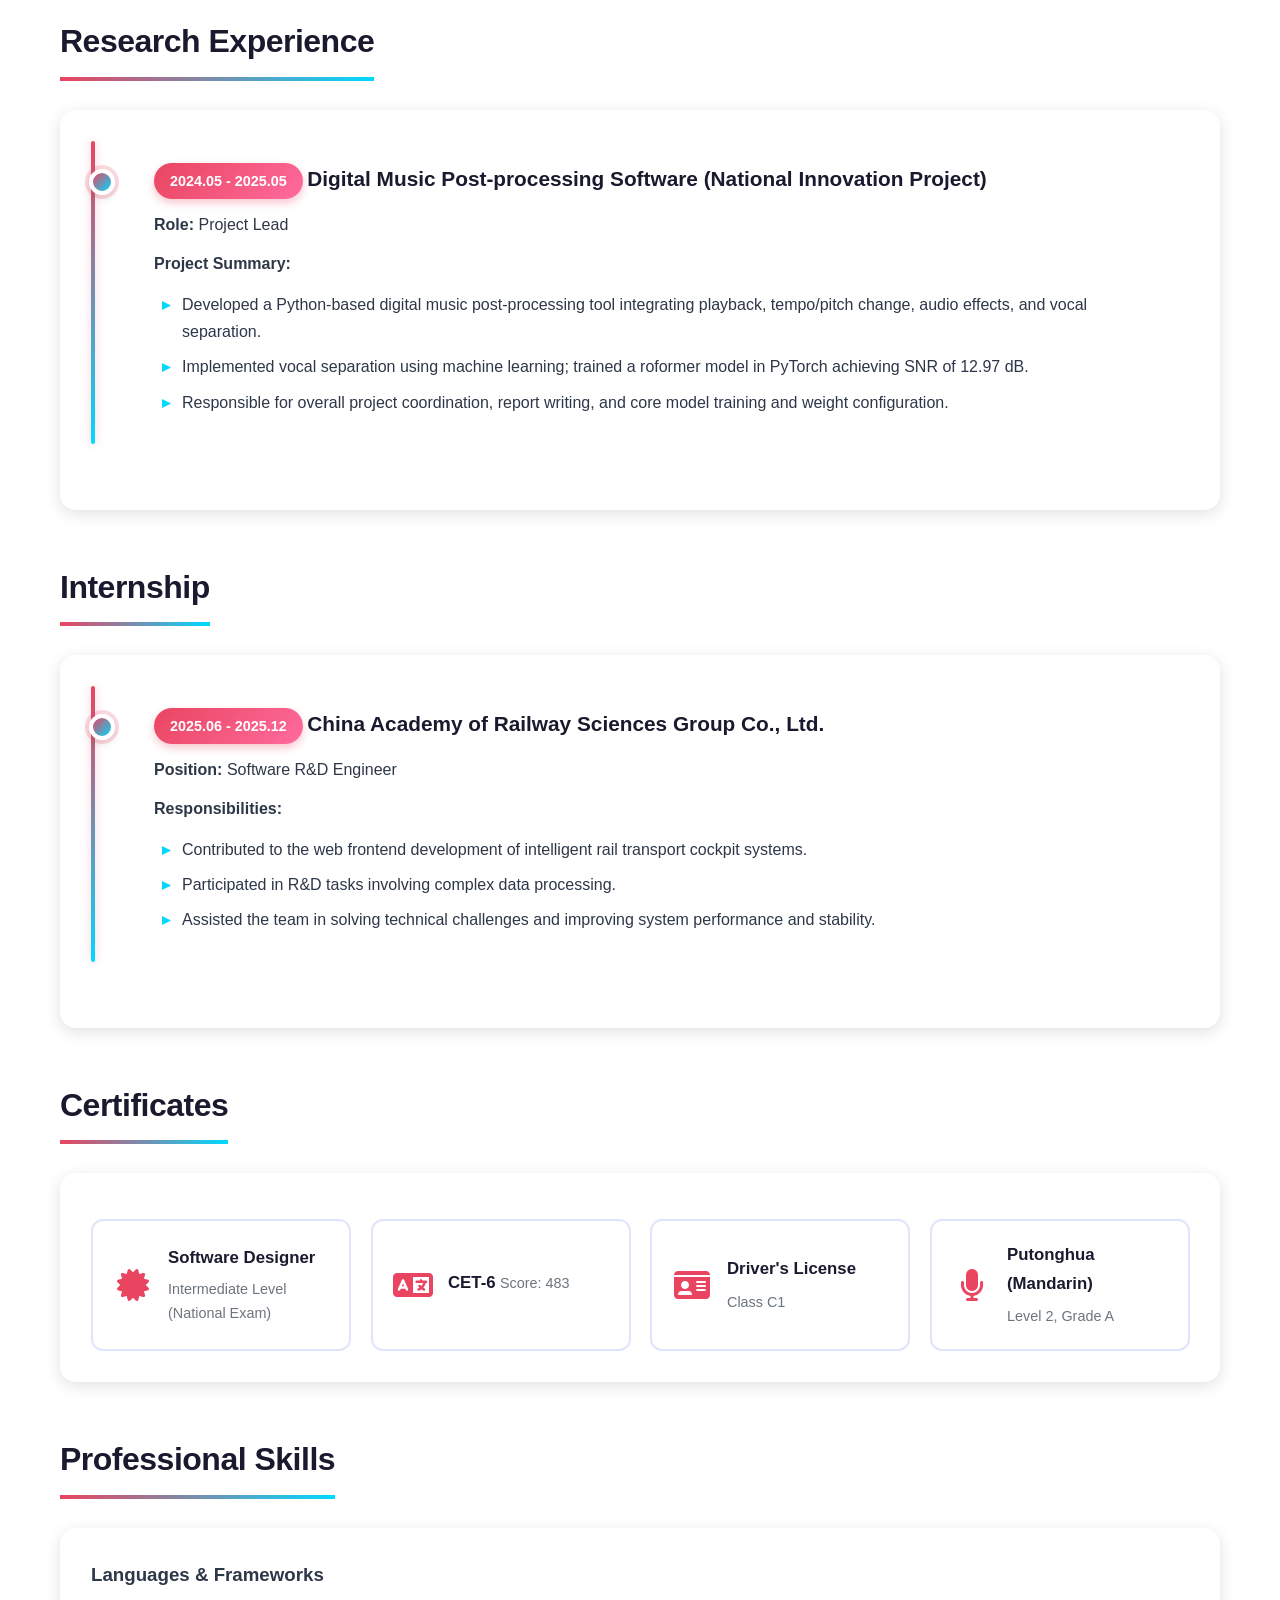
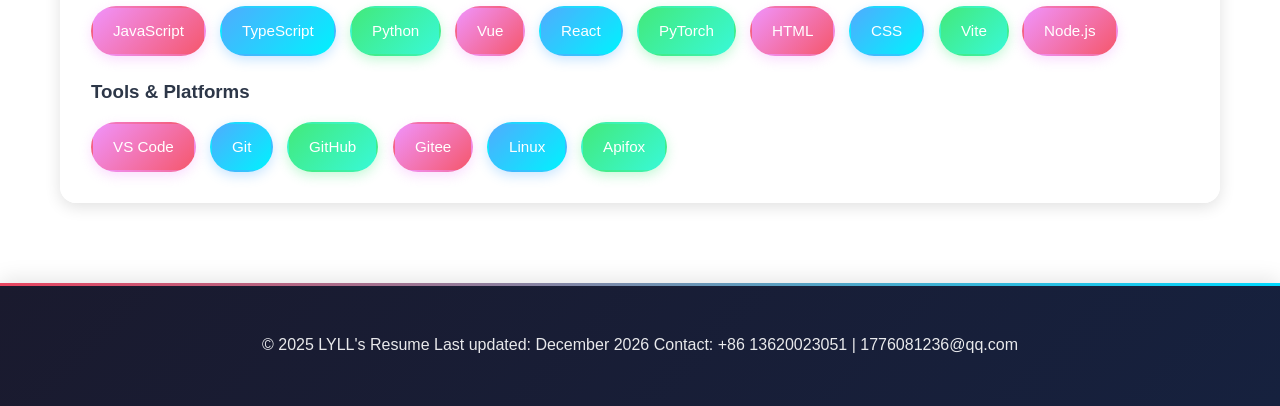
==== commit 7ed794b9: "React! not react" ====
--- a/index.html
+++ b/index.html
@@ -169,7 +169,7 @@
                     <span class="skill-tag">TypeScript</span>
                     <span class="skill-tag">Python</span>
                     <span class="skill-tag">Vue</span>
-                    <span class="skill-tag">react</span>
+                    <span class="skill-tag">React</span>
                     <span class="skill-tag">PyTorch</span>
                     <span class="skill-tag">HTML</span>
                     <span class="skill-tag">CSS</span>
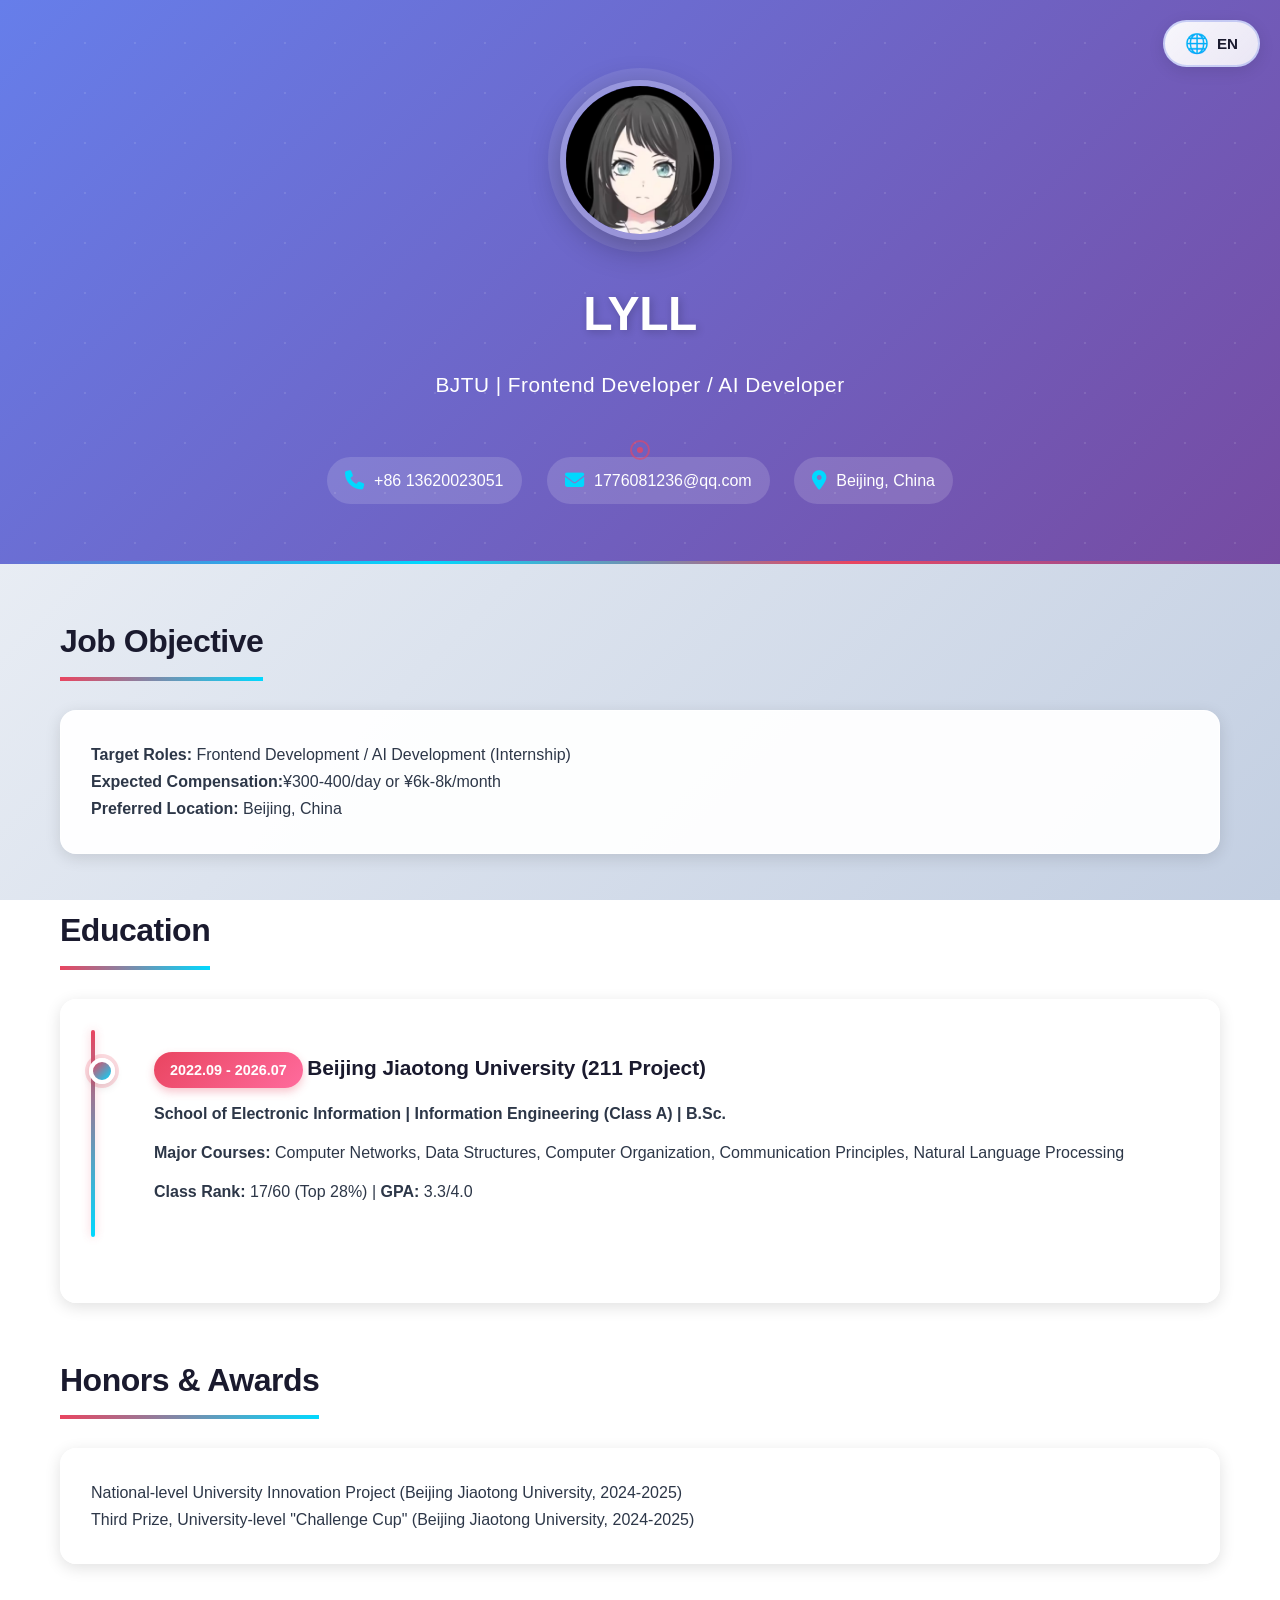
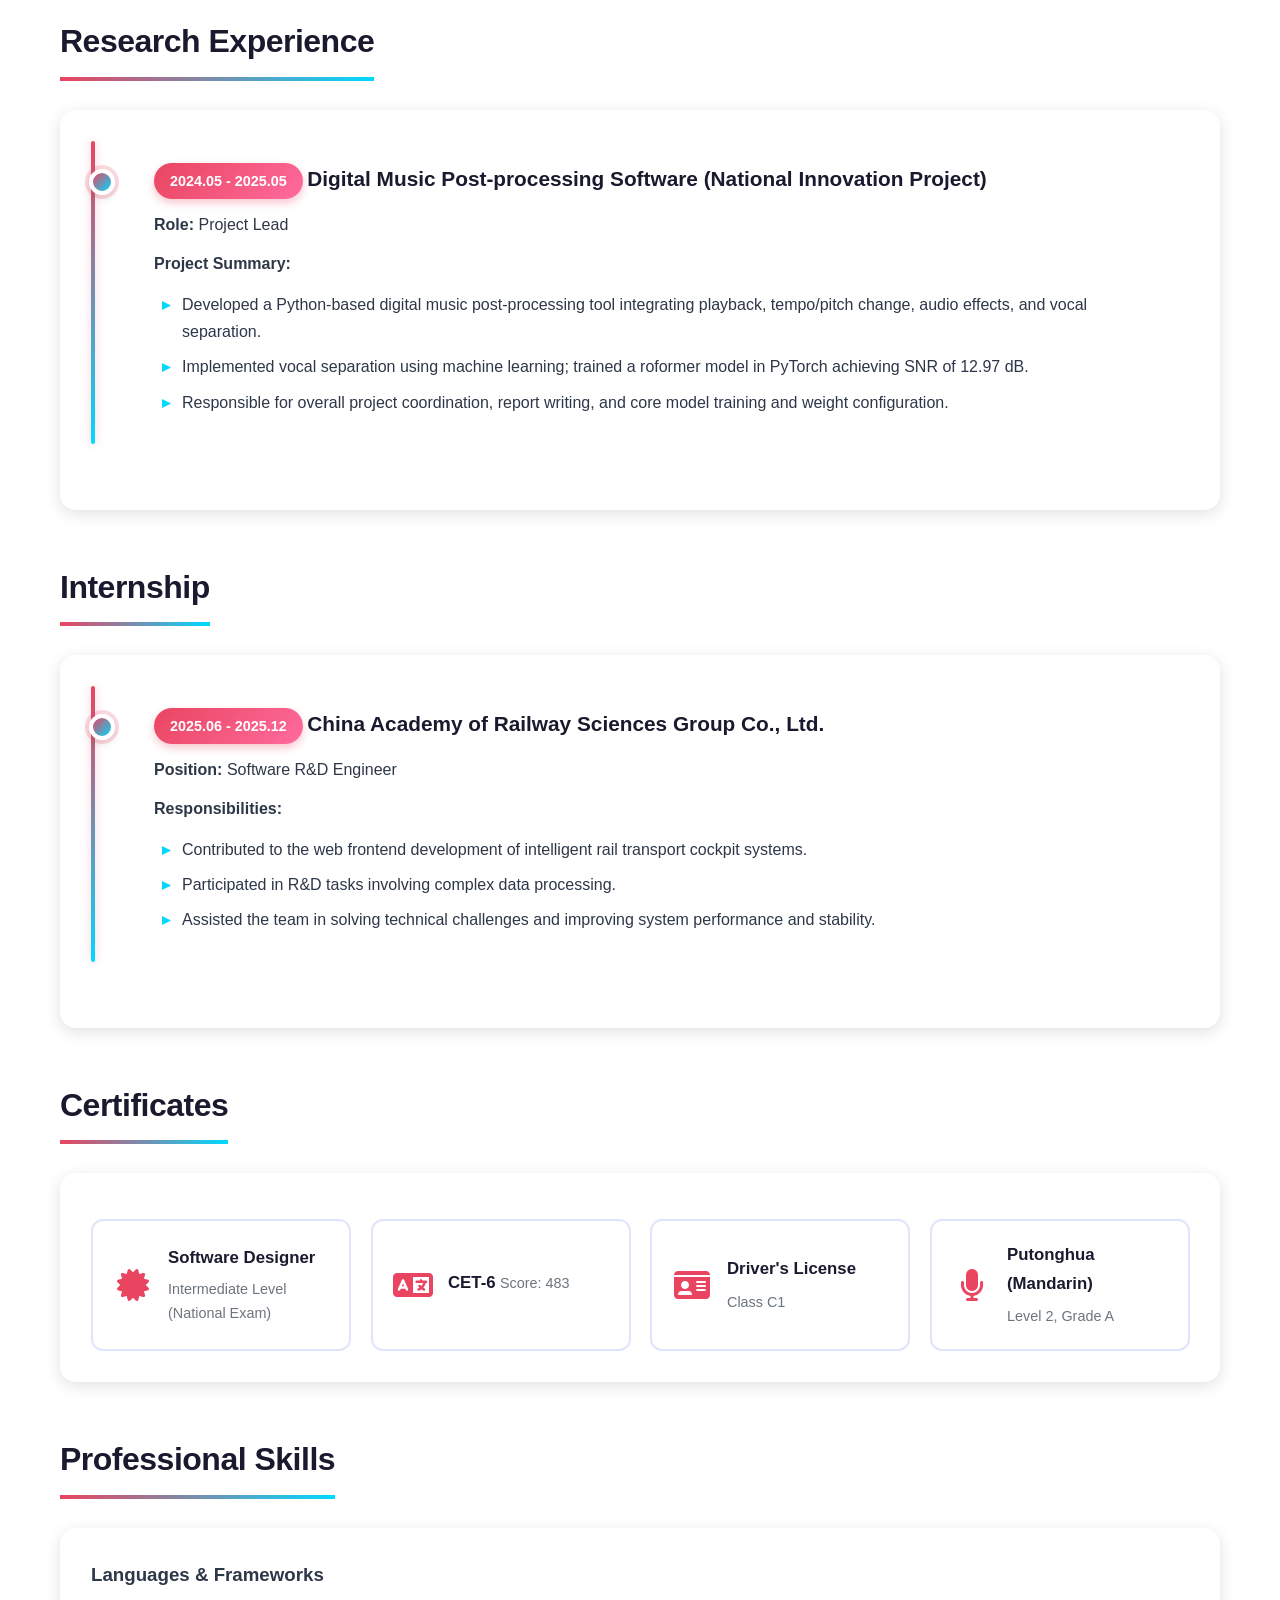
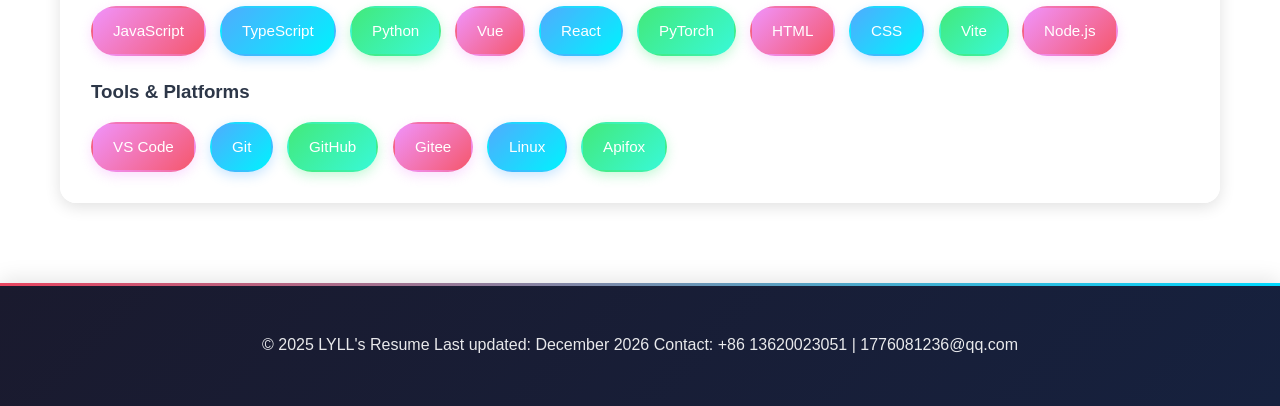
==== commit f993730d: "experience" ====
--- a/index.html
+++ b/index.html
@@ -29,15 +29,15 @@
             <div class="contact-info">
                 <div class="contact-item">
                     <i class="fas fa-phone"></i>
-                    <span data-en="+86 13620023051" data-zh="13620023051">+86 13620023051</span>
+                    <a href="tel:+8613620023051" style="color:white;"><span data-en="+86 13620023051" data-zh="13620023051">+86 13620023051</span></a>
                 </div>
                 <div class="contact-item">
                     <i class="fas fa-envelope"></i>
-                    <span data-en="1776081236@qq.com" data-zh="1776081236@qq.com">1776081236@qq.com</span>
+                    <a href="mailto:1776081236@qq.com" style="color:white;"><span data-en="1776081236@qq.com" data-zh="1776081236@qq.com">1776081236@qq.com</span></a>
                 </div>
                 <div class="contact-item">
                     <i class="fas fa-map-marker-alt"></i>
-                    <span data-en="Beijing, China" data-zh="北京">Beijing, China</span>
+                    <a href="https://cn.bing.com/maps?mepi=0%7E%7EEmbedded%7EAddress_Link&ty=18&q=北京交通大学&ss=ypid.YN4067x437018730570896895&ppois=39.95227813720703_116.34281921386719_北京交通大学_YN4067x437018730570896895%7E&cp=qnrv6ftpvq9s&v=2&sV=1&FORM=MPSRPL&lvl=16.0" target="_blank" style="color:white;"><span data-en="Beijing, China" data-zh="北京">Beijing, China</span></a>
                 </div>
             </div>
         </div>
@@ -58,7 +58,8 @@
         <!-- 教育经历 -->
         <section id="education">
             <h2 class="section-title" data-en="Education" data-zh="教育经历">Education</h2>
-            <div class="card">
+            <a href="https://baike.baidu.com/item/北京交通大学/141728?fr=aladdin" target="_blank" style="text-decoration: none; color: inherit;">
+                <div class="card">
                 <div class="timeline">
                     <div class="timeline-item">
                         <div class="timeline-date">2022.09 - 2026.07</div>
@@ -69,6 +70,7 @@
                     </div>
                 </div>
             </div>
+            </a>
         </section>
         
         <!-- 荣誉奖项 -->
@@ -85,11 +87,12 @@
         <!-- 科研经历 -->
         <section id="research">
             <h2 class="section-title" data-en="Research Experience" data-zh="科研经历">Research Experience</h2>
+            <a href="https://pan.baidu.com/s/1wLhZR9bqvjlNhneiwD-yPA?pwd=pd35" target="_blank" style="text-decoration: none; color: inherit;">
             <div class="card">
                 <div class="timeline">
                     <div class="timeline-item">
                         <div class="timeline-date">2024.05 - 2025.05</div>
-                        <h3 data-en="Digital Music Post-processing Software (National Innovation Project)" data-zh="数字音乐后期处理软件（国家级创新项目）">Digital Music Post-processing Software (National Innovation Project)</h3>
+                        <h3 data-en="Digital Music Post-processing Software (National Innovation Project)" data-zh="数字音乐后期处理软件（国家级大创项目）">Digital Music Post-processing Software (National Innovation Project)</h3>
                         <p><strong data-en="Role:" data-zh="角色：">Role:</strong> <span data-en="Project Lead" data-zh="项目负责人">Project Lead</span></p>
                         <p><strong data-en="Project Summary:" data-zh="项目概述：">Project Summary:</strong></p>
                         <ul>
@@ -100,11 +103,13 @@
                     </div>
                 </div>
             </div>
+            </a>
         </section>
         
         <!-- 实习经历 -->
         <section id="internship">
             <h2 class="section-title" data-en="Internship" data-zh="实习经历">Internship</h2>
+            <a href="https://baike.baidu.com/item/中国铁道科学研究院集团有限公司/22515250" target="_blank" style="text-decoration: none; color: inherit;">
             <div class="card">
                 <div class="timeline">
                     <div class="timeline-item">
@@ -120,6 +125,7 @@
                     </div>
                 </div>
             </div>
+            </a>
         </section>
         
         <!-- 技能证书 -->
--- a/css/blog.css
+++ b/css/blog.css
@@ -1032,4 +1032,6 @@
 .info-item strong {
     color: var(--primary-color);
     font-size: 1.05rem;
-}+}
+
+
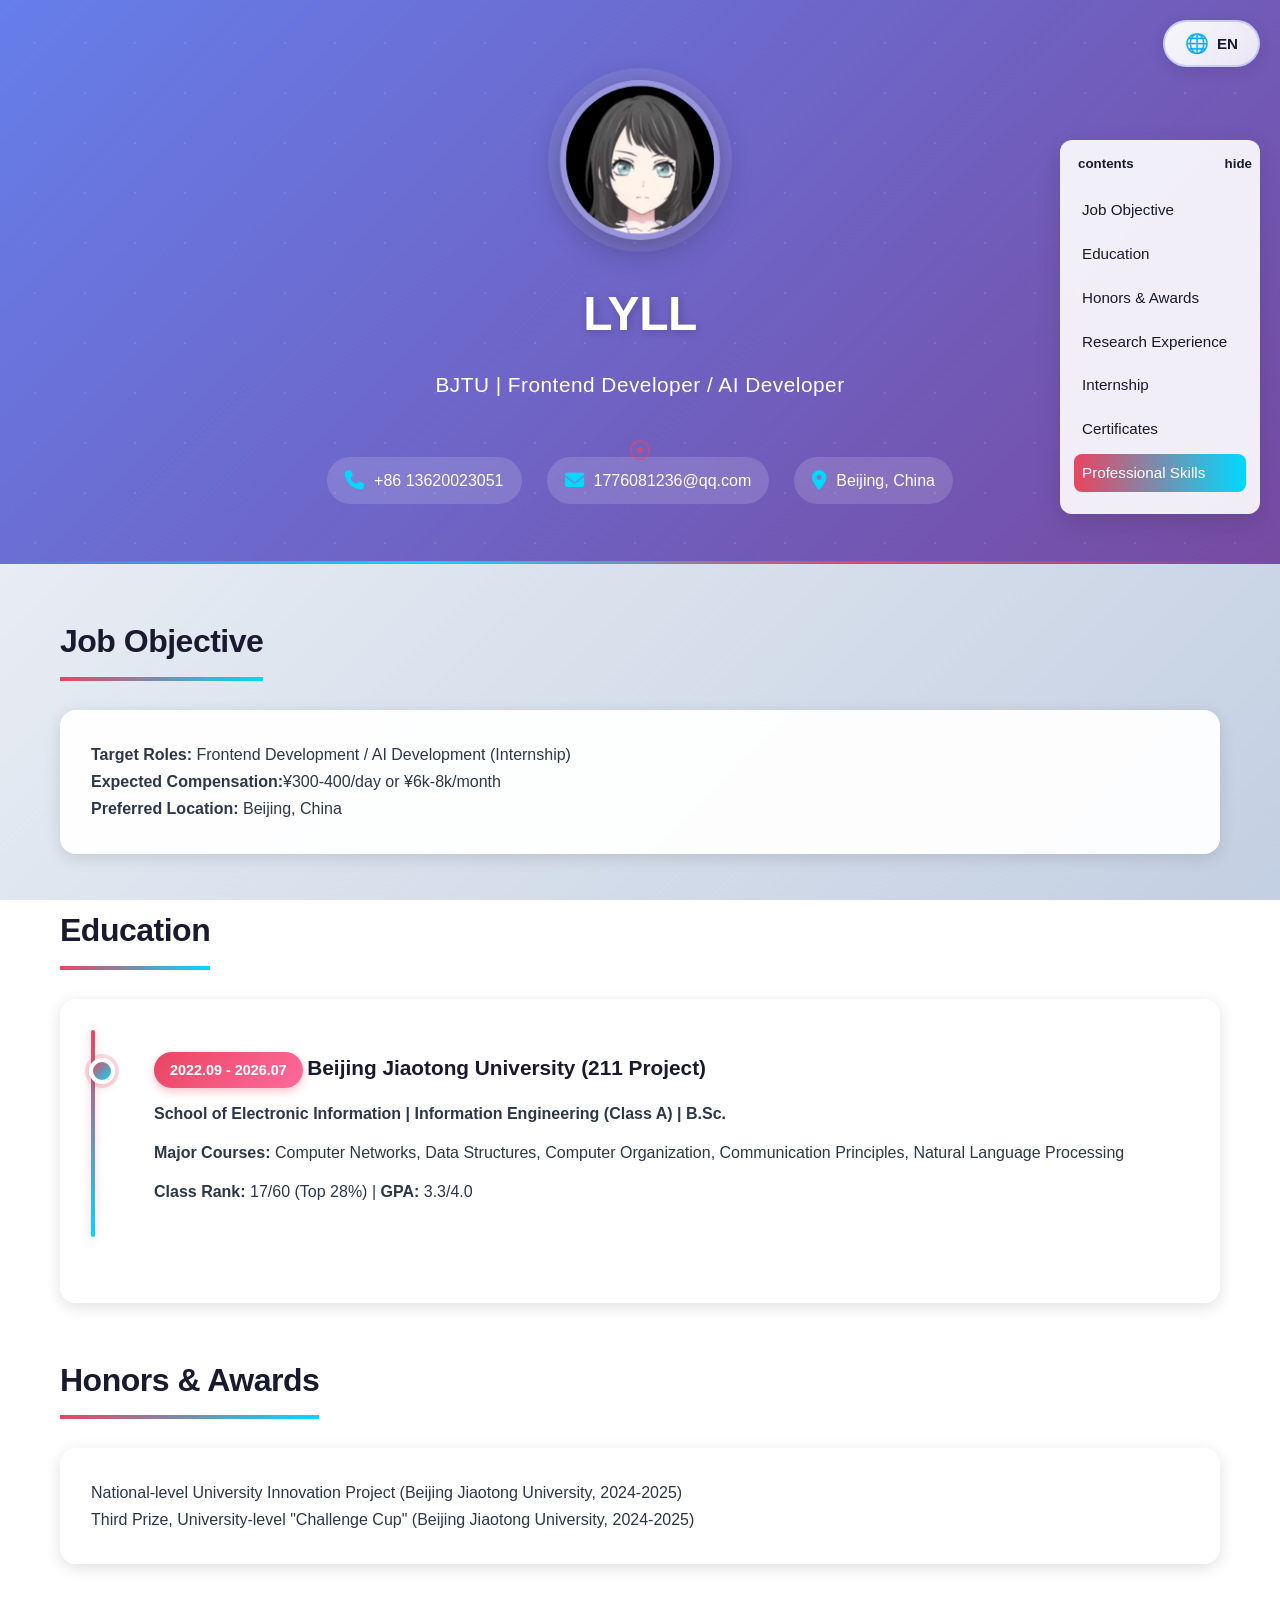
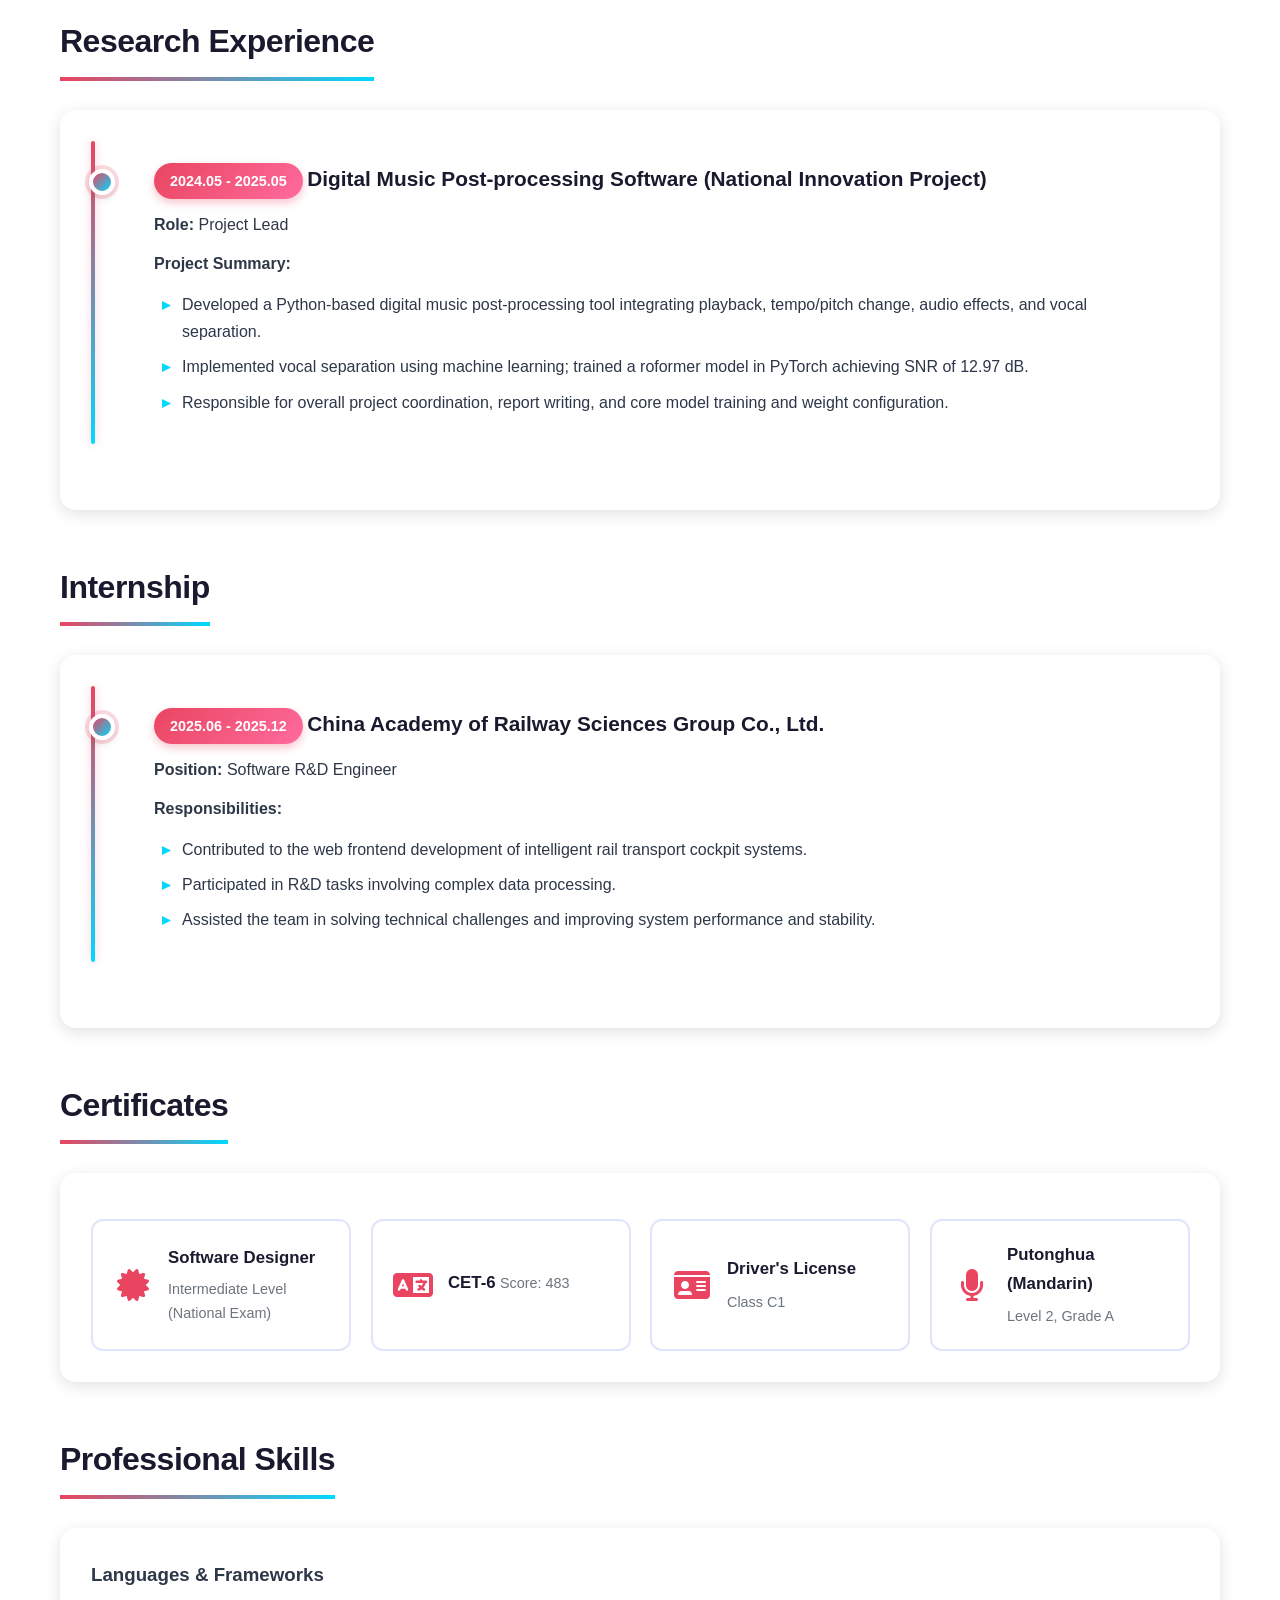
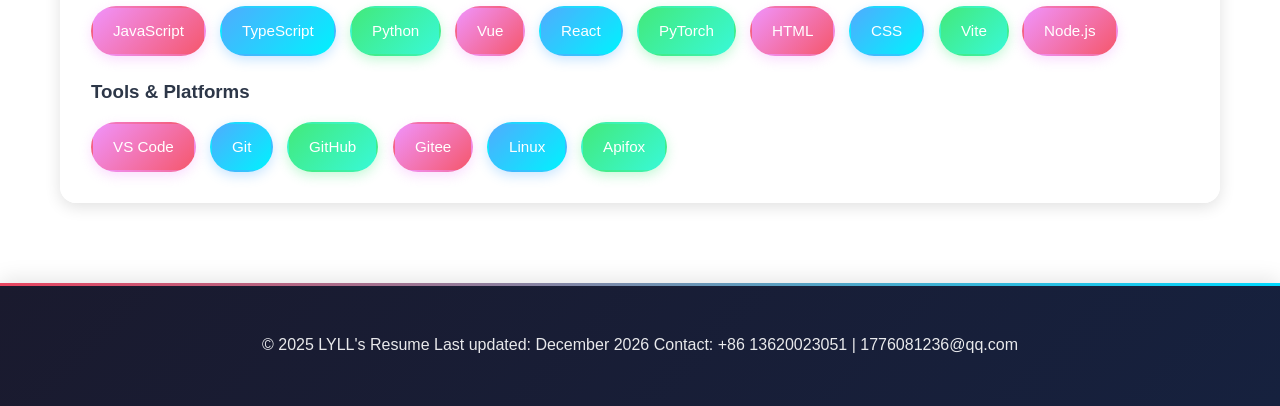
==== commit 6c94afb3: "content" ====
--- a/index.html
+++ b/index.html
@@ -196,6 +196,25 @@
         </section>
     </main>
     
+    <!-- 右侧锚点导航（目录） -->
+    <nav class="toc" aria-label="Table of contents">
+        <div class="toc-controls">
+            <button class="toc-toggle" aria-expanded="true" aria-controls="toc-list"><span data-en="contents" data-zh="目录">Contents</span></button>
+            <button class="toc-hide" aria-label="Hide table of contents"><span data-en="hide" data-zh="隐藏">Hide</span></button>
+        </div>
+        <ul id="toc-list" class="toc-list">
+            <li><a href="#job-intention" data-en="Job Objective" data-zh="求职意向">Job Objective</a></li>
+            <li><a href="#education" data-en="Education" data-zh="教育经历">Education</a></li>
+            <li><a href="#honors" data-en="Honors & Awards" data-zh="荣誉奖项">Honors & Awards</a></li>
+            <li><a href="#research" data-en="Research Experience" data-zh="科研经历">Research Experience</a></li>
+            <li><a href="#internship" data-en="Internship" data-zh="实习经历">Internship</a></li>
+            <li><a href="#certificates" data-en="Certificates" data-zh="技能证书">Certificates</a></li>
+            <li><a href="#skills" data-en="Professional Skills" data-zh="专业技能">Professional Skills</a></li>
+        </ul>
+    </nav>
+    <!-- 当目录被隐藏时显示的展开按钮 -->
+    <button class="toc-open-button" aria-label="Open table of contents">☰</button>
+
     <footer>
             <div class="container">
             <p data-en="© 2025 LYLL's Resume" data-zh="© 2025 LYLL 的简历">© 2025 LYLL's Resume</p>
@@ -206,5 +225,83 @@
 
     <!-- JavaScript部分 -->
 
+    <!-- TOC: 监听滚动并高亮当前节（轻量，放在页面内，兼容现有语言切换逻辑） -->
+    <script>
+    document.addEventListener('DOMContentLoaded', function() {
+        try {
+            const toc = document.querySelector('.toc');
+            const tocLinks = document.querySelectorAll('.toc-list a');
+            const sections = Array.from(tocLinks).map(a => document.querySelector(a.getAttribute('href'))).filter(Boolean);
+
+            if (sections.length) {
+                // Use rootMargin to mark a section active when it's near the viewport center.
+                let activeTimeout = null;
+                const observer = new IntersectionObserver((entries) => {
+                    // 使用微小去抖 (debounce) 防止频繁闪烁
+                    if (activeTimeout) clearTimeout(activeTimeout);
+                    activeTimeout = setTimeout(() => {
+                        entries.forEach(entry => {
+                            if (!entry.target.id) return;
+                            const id = '#' + entry.target.id;
+                            const link = document.querySelector('.toc-list a[href="' + id + '"]');
+                            if (entry.isIntersecting) {
+                                tocLinks.forEach(l => l.classList.remove('active'));
+                                if (link) link.classList.add('active');
+                            }
+                        });
+                    }, 120);
+                }, { rootMargin: '-40% 0px -40% 0px', threshold: 0 });
+
+                sections.forEach(s => observer.observe(s));
+
+                // 确保点击目录时精确滚动到目标（兼容 scroll-margin-top）
+                tocLinks.forEach(a => {
+                    a.addEventListener('click', function(e) {
+                        e.preventDefault();
+                        const target = document.querySelector(this.getAttribute('href'));
+                        if (target) {
+                            target.scrollIntoView({ behavior: 'smooth', block: 'start' });
+                            // 手动设置 active，避免滚动延迟导致状态不及时
+                            tocLinks.forEach(l => l.classList.remove('active'));
+                            this.classList.add('active');
+                        }
+                    });
+                });
+            }
+
+            // 折叠/展开功能（移动端友好）
+            const toggle = document.querySelector('.toc-toggle');
+            if (toggle) {
+                toggle.addEventListener('click', function() {
+                    toc.classList.toggle('toc-collapsed');
+                    const expanded = this.getAttribute('aria-expanded') === 'true';
+                    this.setAttribute('aria-expanded', (!expanded).toString());
+                });
+            }
+
+            // 隐藏/展开目录功能
+            const hideBtn = document.querySelector('.toc-hide');
+            const openBtn = document.querySelector('.toc-open-button');
+            if (hideBtn && openBtn) {
+                hideBtn.addEventListener('click', () => {
+                    toc.classList.add('toc-hidden');
+                    // 隐藏折叠状态也清除折叠类
+                    toc.classList.remove('toc-collapsed');
+                    // 更新 aria
+                    const toggleBtn = document.querySelector('.toc-toggle');
+                    if (toggleBtn) toggleBtn.setAttribute('aria-expanded', 'false');
+                });
+
+                openBtn.addEventListener('click', () => {
+                    toc.classList.remove('toc-hidden');
+                });
+            }
+        } catch (e) {
+            // 安全降级：若有异常，不影响主逻辑
+            console.error('TOC init error', e);
+        }
+    });
+    </script>
+
 </body>
 </html>
--- a/css/blog.css
+++ b/css/blog.css
@@ -81,6 +81,126 @@
     }
 }
 
+/* 右侧目录（TOC）样式 */
+.toc {
+    position: fixed;
+    right: 20px;
+    top: 140px;
+    width: 200px;
+    background: rgba(255,255,255,0.9);
+    backdrop-filter: blur(8px);
+    border-radius: 12px;
+    box-shadow: 0 8px 24px rgba(0,0,0,0.12);
+    padding: 8px;
+    z-index: 999;
+    transition: transform 0.32s cubic-bezier(0.2,0.8,0.2,1), opacity 0.32s ease;
+}
+
+.toc-toggle {
+    display: block;
+    width: 100%;
+    border: none;
+    background: transparent;
+    text-align: left;
+    font-weight: 700;
+    color: var(--primary-color);
+    padding: 8px 10px;
+    cursor: pointer;
+}
+
+.toc-controls { display:flex; gap:8px; align-items:center; justify-content:space-between; }
+
+.toc-hide {
+    border: none;
+    background: transparent;
+    color: var(--primary-color);
+    font-weight: 700;
+    cursor: pointer;
+}
+
+.toc-list {
+    list-style: none;
+    margin: 6px 0 0 0;
+    padding: 0 6px 8px 6px;
+    max-height: 420px;
+    overflow: auto;
+}
+
+.toc-list li {
+    margin: 6px 0;
+}
+
+.toc-list a {
+    color: var(--primary-color);
+    text-decoration: none;
+    font-size: 0.95rem;
+    display: block;
+    padding: 6px 8px;
+    border-radius: 8px;
+    transition: background 0.18s ease, color 0.18s ease;
+}
+
+.toc-list a:hover {
+    background: rgba(102,126,234,0.08);
+    color: var(--highlight-color);
+}
+
+.toc-list a.active {
+    background: linear-gradient(90deg, var(--highlight-color), var(--success-color));
+    color: white;
+    transition: background 0.32s ease, color 0.32s ease;
+}
+
+/* 折叠状态（移动端更友好） */
+.toc.toc-collapsed .toc-list {
+    display: none;
+}
+
+/* 隐藏目录（滑出屏幕，显示小展开按钮） */
+.toc.toc-hidden {
+    transform: translateX(230px);
+    opacity: 0;
+    pointer-events: none;
+}
+
+/* 展开按钮（当目录隐藏时显示） */
+.toc-open-button {
+    position: fixed;
+    right: 8px;
+    top: 140px;
+    width: 40px;
+    height: 40px;
+    border-radius: 50%;
+    background: linear-gradient(135deg, var(--highlight-color), var(--success-color));
+    color: white;
+    border: none;
+    box-shadow: 0 8px 20px rgba(0,0,0,0.15);
+    display: flex;
+    align-items: center;
+    justify-content: center;
+    z-index: 1000;
+    cursor: pointer;
+    transition: transform 0.18s ease, opacity 0.18s ease;
+}
+
+/* 当目录未隐藏时，隐藏展开按钮（利用相邻选择器） */
+.toc:not(.toc-hidden) + .toc-open-button { display: none; }
+
+@media (max-width: 900px) {
+    .toc-open-button { top: auto; bottom: 120px; }
+}
+
+@media (max-width: 900px) {
+    .toc {
+        right: 12px;
+        top: auto;
+        bottom: 120px;
+        width: 160px;
+    }
+}
+
+/* 在小屏幕也保持右侧目录可见；如需在小屏隐藏，请恢复上面的 media rule */
+
 @keyframes shimmer {
     0% {
         background-position: -1000px 0;
@@ -228,6 +348,8 @@
     opacity: 0;
     transform: translateY(30px);
     animation: fadeInUp 0.6s ease-out forwards;
+    /* 防止被固定头部遮挡，确保锚点定位准确 */
+    scroll-margin-top: 120px;
 }
 
 section:nth-child(1) { animation-delay: 0.1s; }
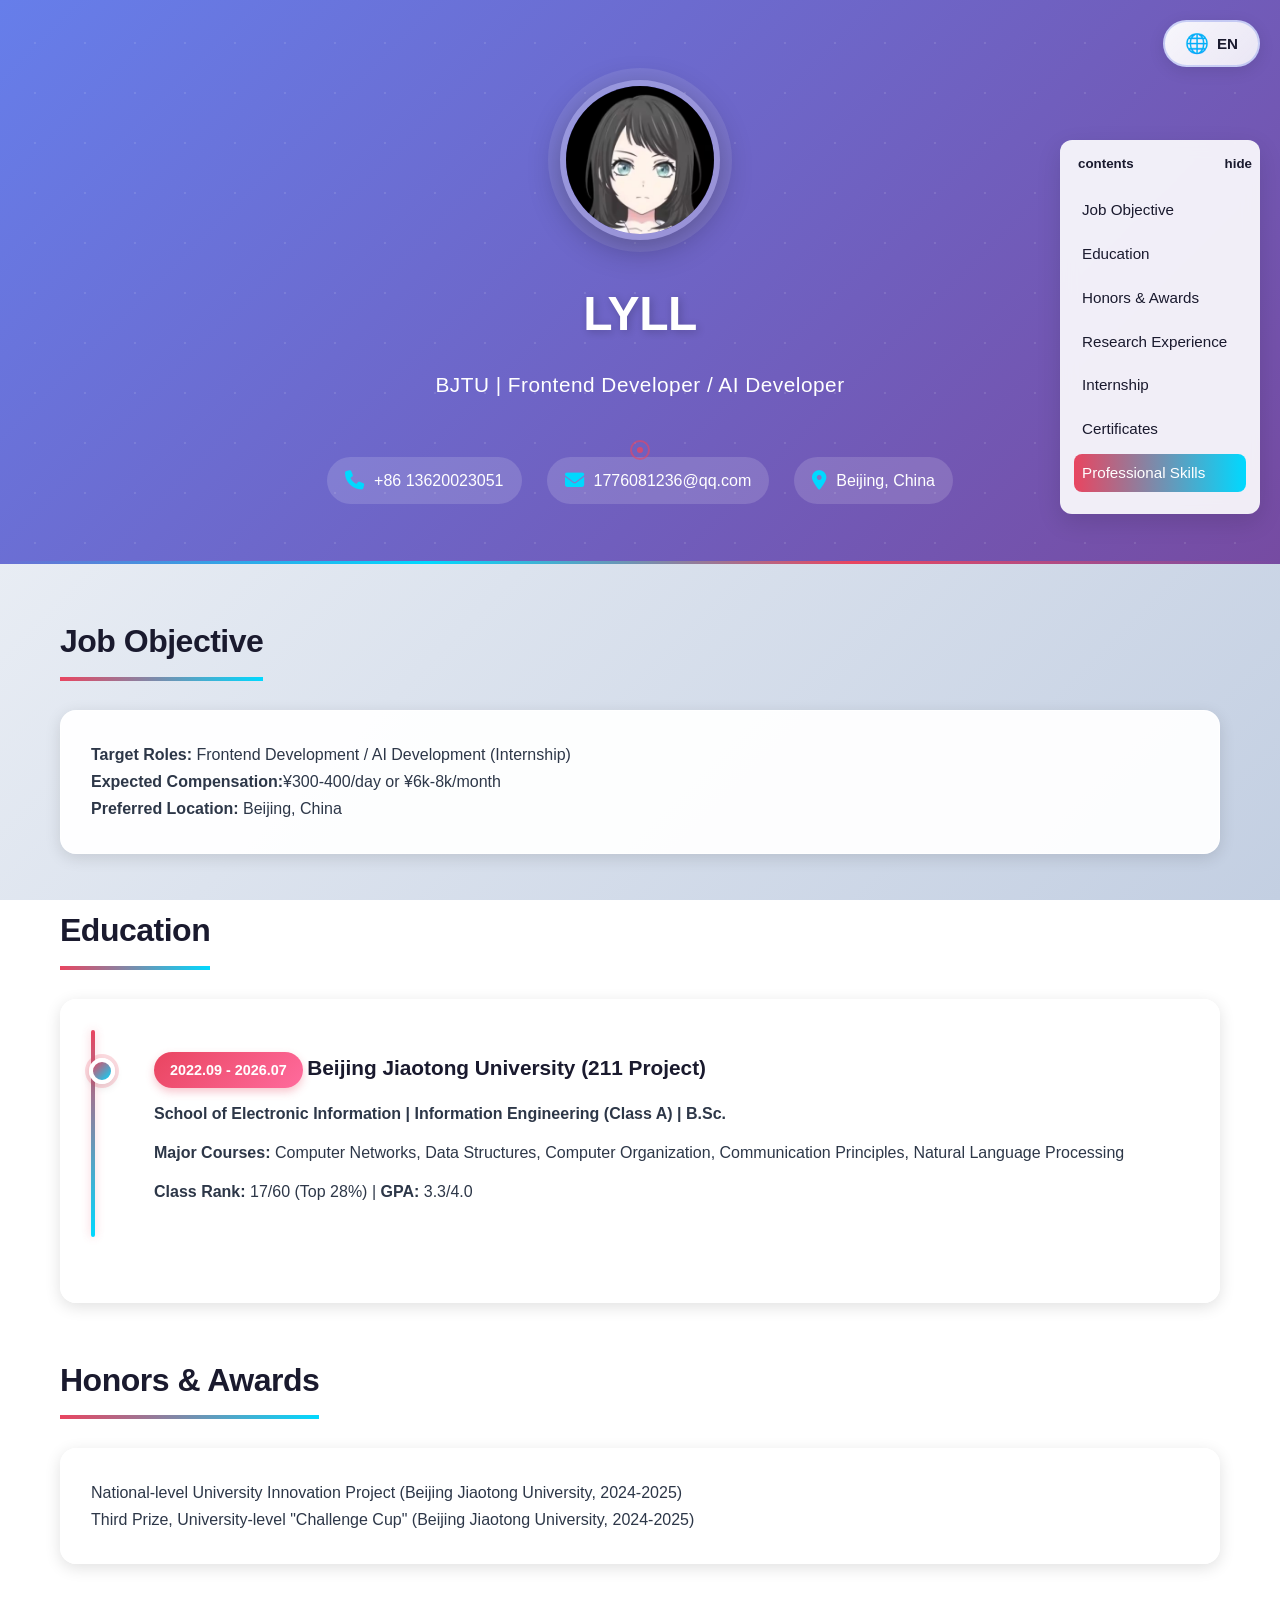
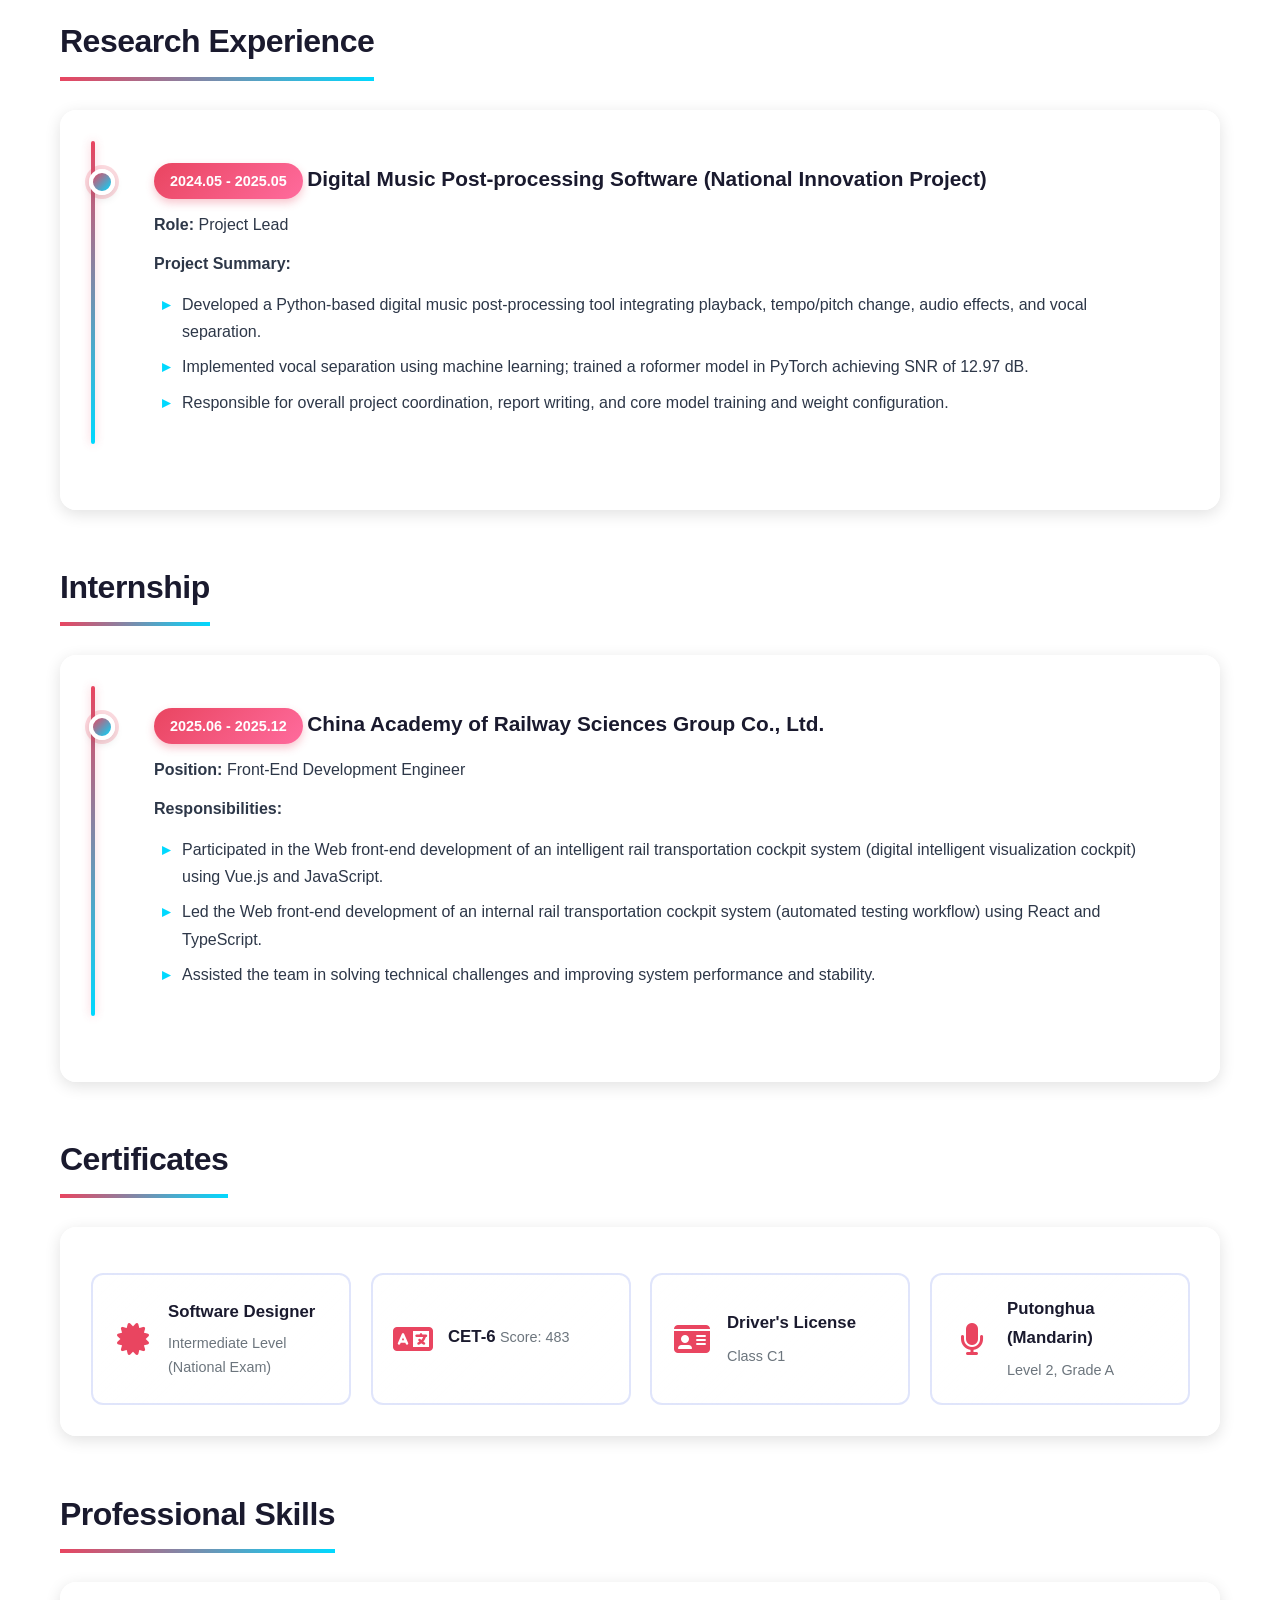
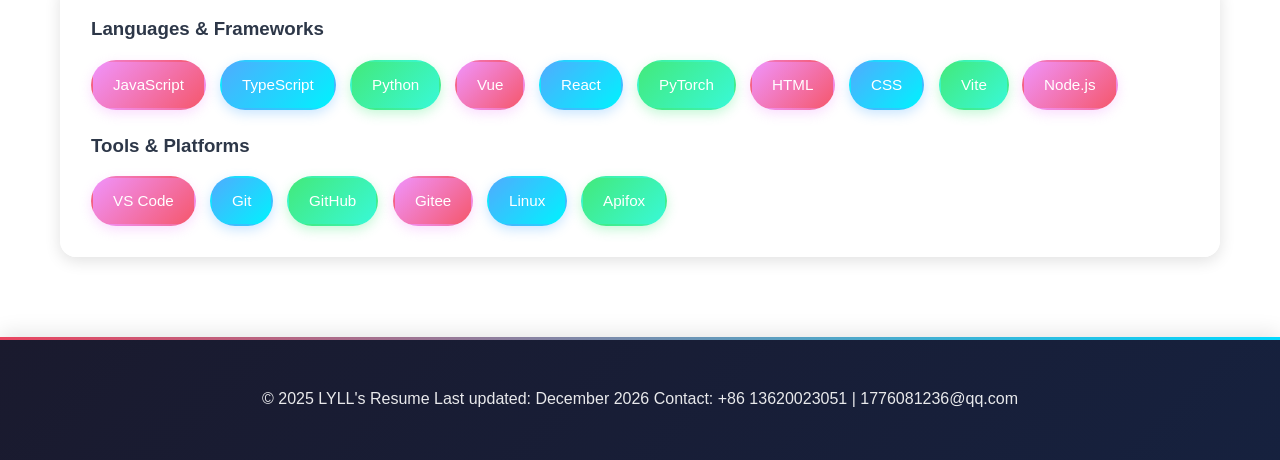
==== commit 2beb0b78: "edit my work experience" ====
--- a/index.html
+++ b/index.html
@@ -115,11 +115,11 @@
                     <div class="timeline-item">
                         <div class="timeline-date">2025.06 - 2025.12</div>
                         <h3 data-en="China Academy of Railway Sciences Group Co., Ltd." data-zh="中国铁道科学研究院集团有限公司">China Academy of Railway Sciences Group Co., Ltd.</h3>
-                        <p><strong data-en="Position:" data-zh="职位：">Position:</strong> <span data-en="Software R&D Engineer" data-zh="软件研发工程师">Software R&D Engineer</span></p>
+                        <p><strong data-en="Position:" data-zh="职位：">Position:</strong> <span data-en="Front-End Development Engineer" data-zh="前端开发工程师">Front-End Development Engineer</span></p>
                         <p><strong data-en="Responsibilities:" data-zh="工作职责：">Responsibilities:</strong></p>
                         <ul>
-                            <li data-en="Contributed to the web frontend development of intelligent rail transport cockpit systems." data-zh="参与智能轨道交通驾驶舱系统的Web前端开发。">Contributed to the web frontend development of intelligent rail transport cockpit systems.</li><br>
-                            <li data-en="Participated in R&D tasks involving complex data processing." data-zh="参与涉及复杂数据处理的研发任务。">Participated in R&D tasks involving complex data processing.</li><br>
+                            <li data-en="Participated in the Web front-end development of an intelligent rail transportation cockpit system (digital intelligent visualization cockpit) using Vue.js and JavaScript." data-zh="参与智能轨道交通驾驶舱系统（数智可视化驾驶舱）的Web前端开发（vue+js）。">Participated in the Web front-end development of an intelligent rail transportation cockpit system (digital intelligent visualization cockpit) using Vue.js and JavaScript.</li><br>
+                            <li data-en="Led the Web front-end development of an internal rail transportation cockpit system (automated testing workflow) using React and TypeScript." data-zh="主导内部轨道交通驾驶舱系统（自动化测试工作流）的Web前端开发（react+ts）。">Led the Web front-end development of an internal rail transportation cockpit system (automated testing workflow) using React and TypeScript.</li><br>
                             <li data-en="Assisted the team in solving technical challenges and improving system performance and stability." data-zh="协助团队解决技术难题，提升系统性能和稳定性。">Assisted the team in solving technical challenges and improving system performance and stability.</li>
                         </ul>
                     </div>
@@ -237,20 +237,25 @@
                 // Use rootMargin to mark a section active when it's near the viewport center.
                 let activeTimeout = null;
                 const observer = new IntersectionObserver((entries) => {
-                    // 使用微小去抖 (debounce) 防止频繁闪烁
-                    if (activeTimeout) clearTimeout(activeTimeout);
-                    activeTimeout = setTimeout(() => {
+                    // 选出当前可见度最高的节，避免多个 entry 导致抖动
+                    const pick = () => {
+                        let best = null;
                         entries.forEach(entry => {
                             if (!entry.target.id) return;
-                            const id = '#' + entry.target.id;
-                            const link = document.querySelector('.toc-list a[href="' + id + '"]');
-                            if (entry.isIntersecting) {
-                                tocLinks.forEach(l => l.classList.remove('active'));
-                                if (link) link.classList.add('active');
+                            if (!best || entry.intersectionRatio > best.intersectionRatio) {
+                                best = entry;
                             }
                         });
-                    }, 120);
-                }, { rootMargin: '-40% 0px -40% 0px', threshold: 0 });
+                        if (best && best.target && best.target.id) {
+                            const id = '#' + best.target.id;
+                            const link = document.querySelector('.toc-list a[href="' + id + '"]');
+                            tocLinks.forEach(l => l.classList.remove('active'));
+                            if (link) link.classList.add('active');
+                        }
+                    };
+                    if (activeTimeout) clearTimeout(activeTimeout);
+                    activeTimeout = setTimeout(pick, 120);
+                }, { rootMargin: '-35% 0px -45% 0px', threshold: [0, 0.01, 0.1, 0.25, 0.5] });
 
                 sections.forEach(s => observer.observe(s));
 
@@ -260,10 +265,16 @@
                         e.preventDefault();
                         const target = document.querySelector(this.getAttribute('href'));
                         if (target) {
+                            // 在移动端点击后自动关闭 TOC 面板（若处于移动折叠状态）
                             target.scrollIntoView({ behavior: 'smooth', block: 'start' });
                             // 手动设置 active，避免滚动延迟导致状态不及时
                             tocLinks.forEach(l => l.classList.remove('active'));
                             this.classList.add('active');
+                            // 如果是移动端并且 TOC 以覆盖面板形式显示，点击后收起
+                            if (window.innerWidth <= 680) {
+                                const tocEl = document.querySelector('.toc');
+                                if (tocEl) tocEl.classList.add('toc-hidden');
+                            }
                         }
                     });
                 });
--- a/css/blog.css
+++ b/css/blog.css
@@ -187,15 +187,16 @@
 .toc:not(.toc-hidden) + .toc-open-button { display: none; }
 
 @media (max-width: 900px) {
-    .toc-open-button { top: auto; bottom: 120px; }
+    .toc-open-button { top: 80px; bottom: auto; }
 }
 
 @media (max-width: 900px) {
     .toc {
         right: 12px;
-        top: auto;
-        bottom: 120px;
+        top: 80px;
+        bottom: auto;
         width: 160px;
+        z-index: 1500;
     }
 }
 
@@ -350,6 +351,14 @@
     animation: fadeInUp 0.6s ease-out forwards;
     /* 防止被固定头部遮挡，确保锚点定位准确 */
     scroll-margin-top: 120px;
+}
+
+/* 调整移动端的 scroll-margin-top，header/布局不同需更小偏移 */
+@media (max-width: 900px) {
+    section { scroll-margin-top: 100px; }
+}
+@media (max-width: 480px) {
+    section { scroll-margin-top: 80px; }
 }
 
 section:nth-child(1) { animation-delay: 0.1s; }
@@ -1089,9 +1098,10 @@
 /* 响应式：移动端语言按钮 */
 @media (max-width: 768px) {
     .lang-toggle {
-        top: auto;
-        bottom: 160px;
+        /* 保持右上角显示：在移动端仍固定到顶部右侧，避免被底部控件覆盖 */
+        top: 20px;
         right: 15px;
+        bottom: auto;
         padding: 8px 16px;
         font-size: 0.85rem;
     }
@@ -1103,7 +1113,10 @@
 
 @media (max-width: 480px) {
     .lang-toggle {
-        bottom: 150px;
+        /* 更小屏幕也保持右上角 */
+        top: 16px;
+        right: 12px;
+        bottom: auto;
         padding: 6px 14px;
         font-size: 0.8rem;
     }
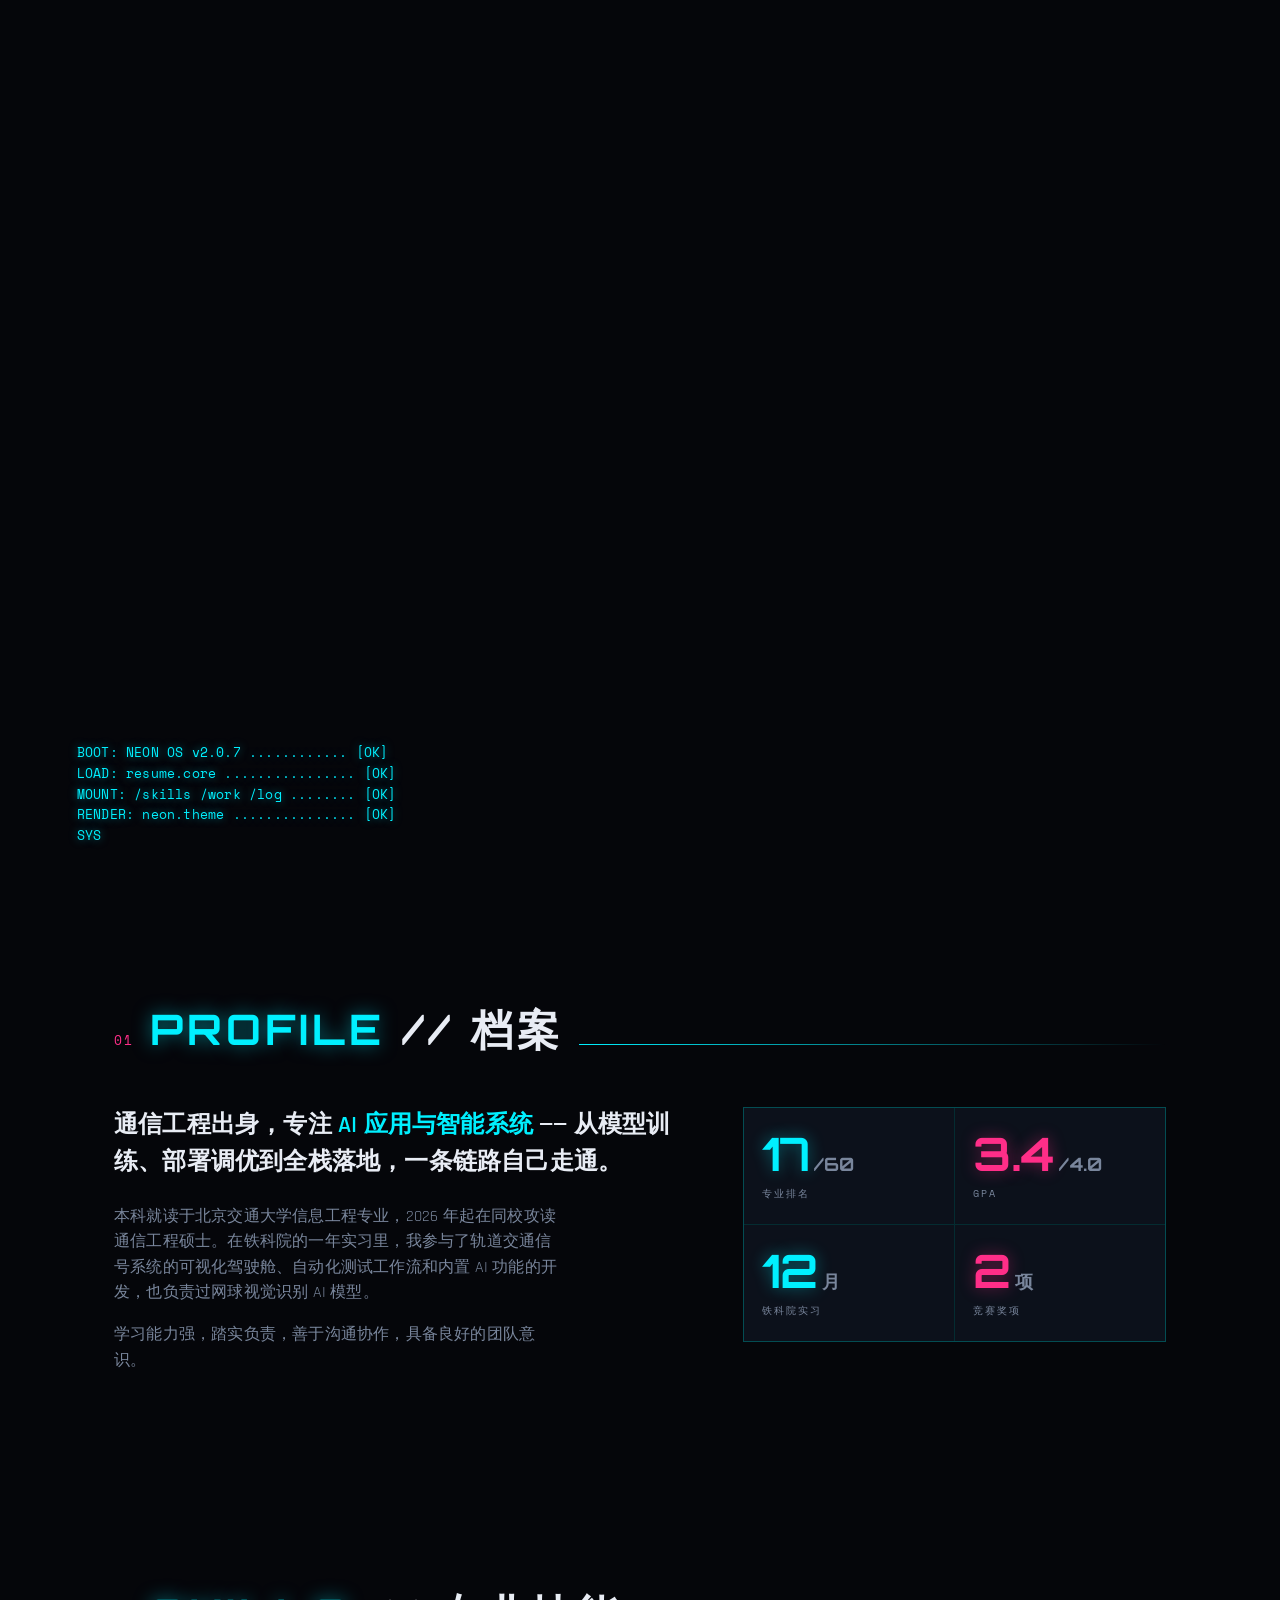
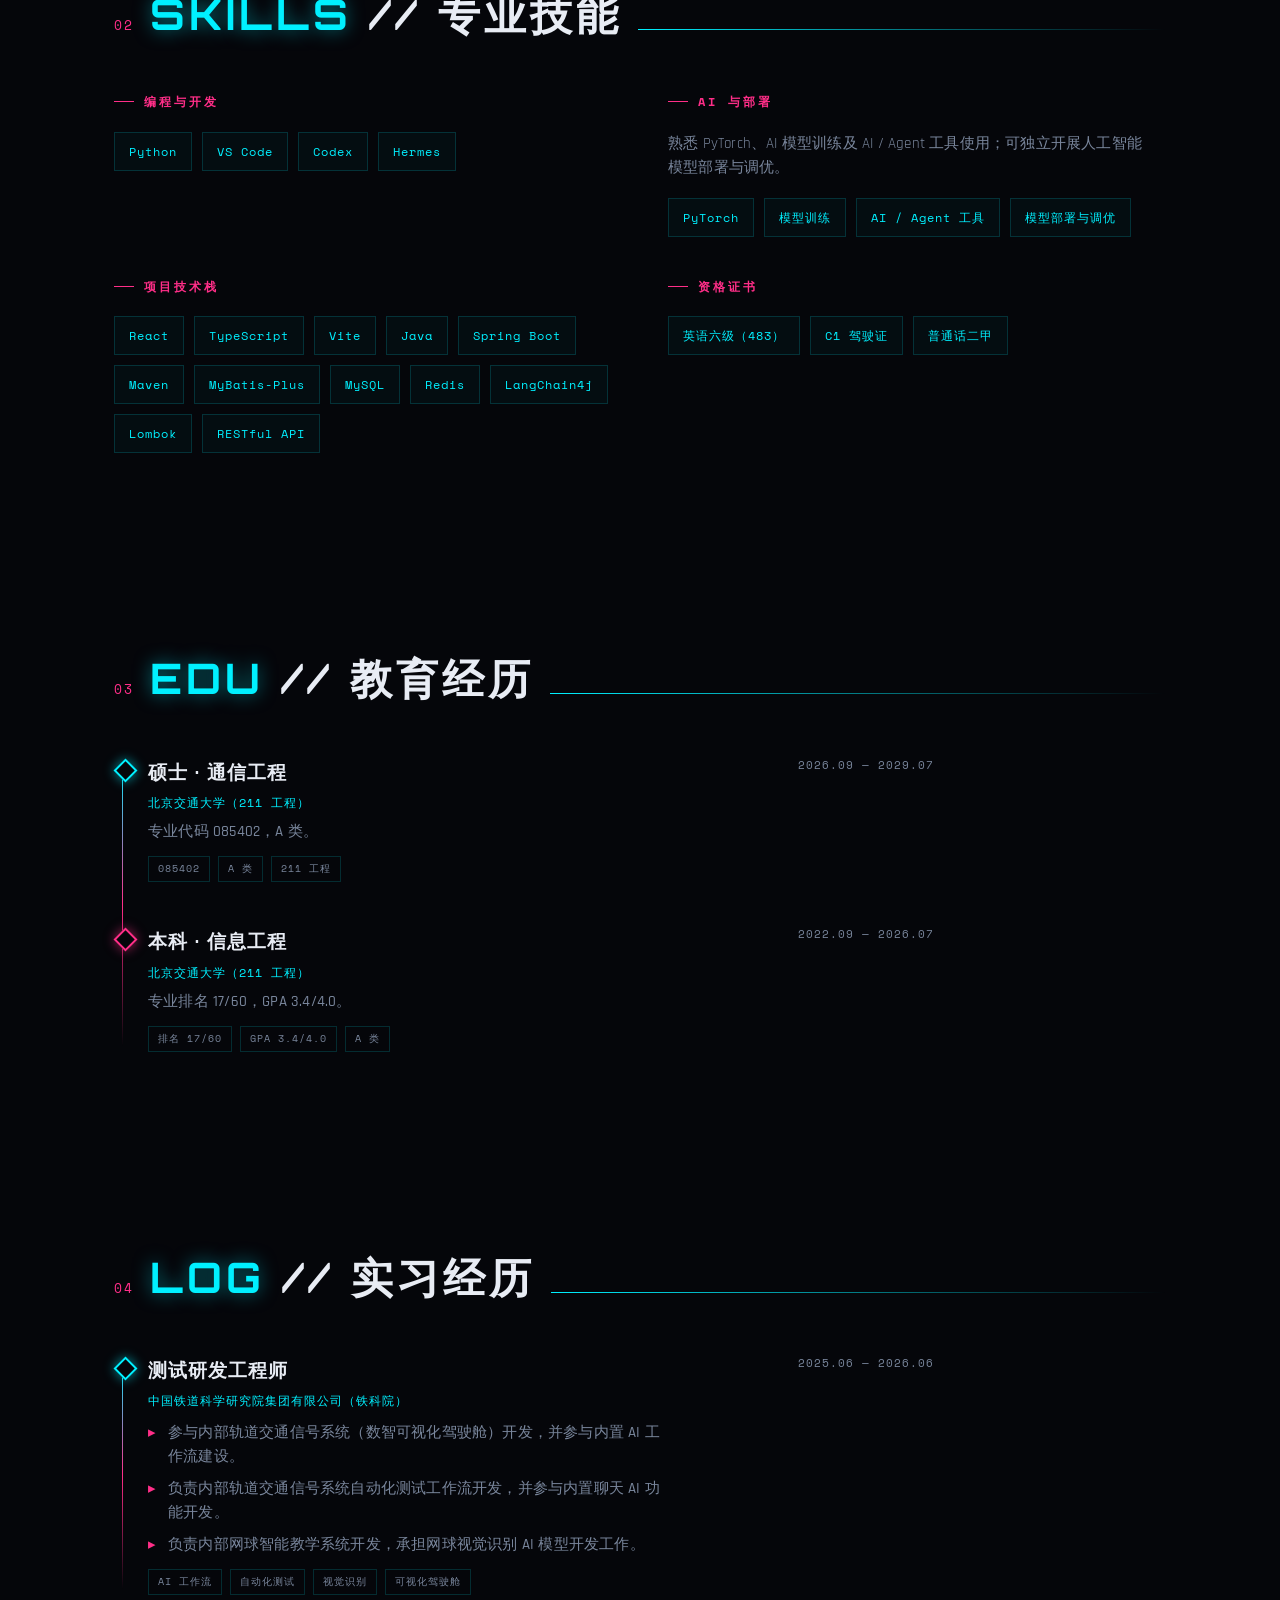
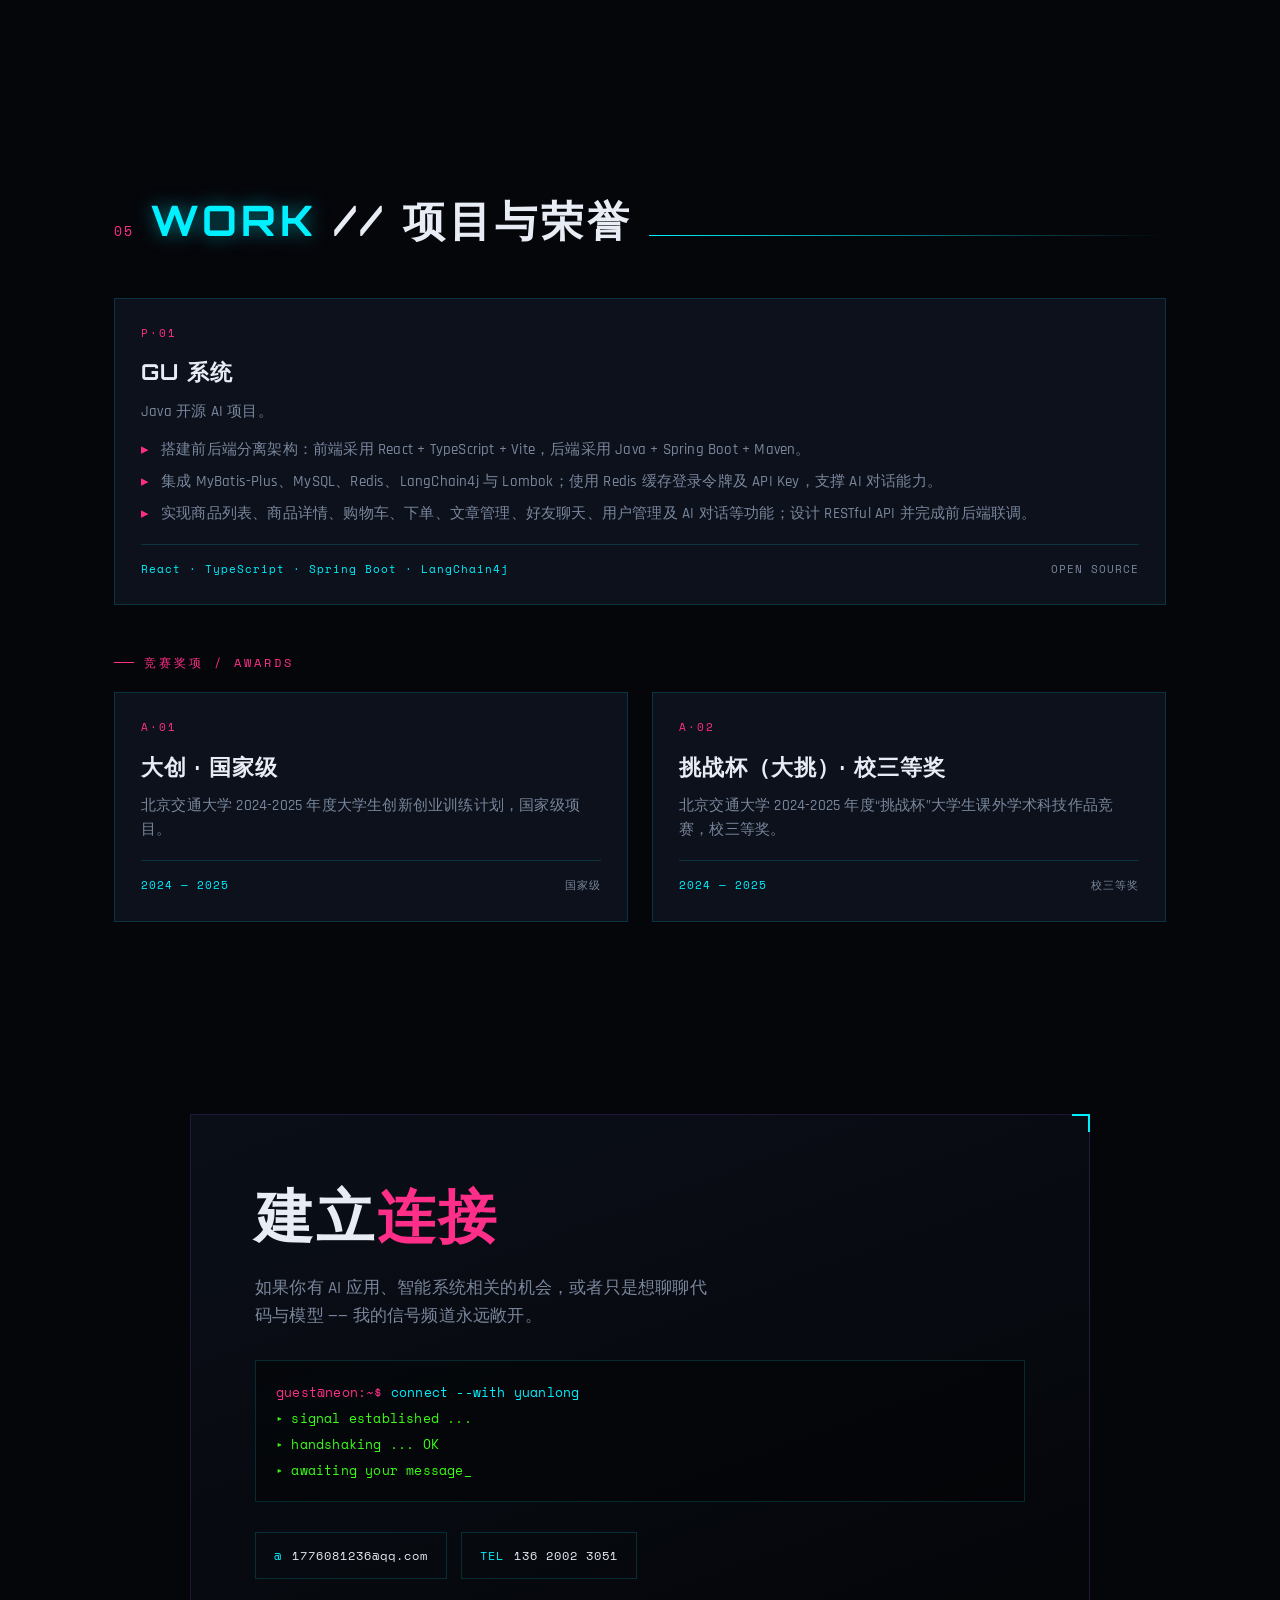
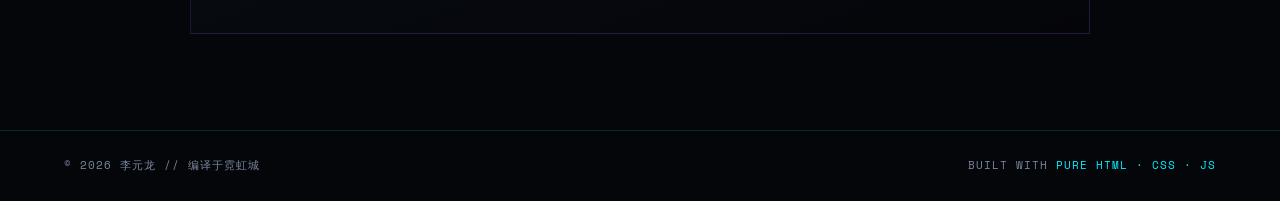
==== commit 6ba145d4: "Add files via upload" ====
--- a/index.html
+++ b/index.html
@@ -1,318 +1,625 @@
 <!DOCTYPE html>
-<html lang="en-US">
+<html lang="zh-CN">
 <head>
-    <meta charset="UTF-8">
-    <meta name="viewport" content="width=device-width, initial-scale=1.0">
-    <title data-en="LYLL's Resume" data-zh="LYLL的简历">LYLL's Resume</title>
-    <link rel="stylesheet" href="https://cdnjs.cloudflare.com/ajax/libs/font-awesome/6.4.0/css/all.min.css">
-    <link rel="stylesheet" href="css/blog.css"> 
-    <script src="blog.js" defer></script>
+<meta charset="UTF-8">
+<meta name="viewport" content="width=device-width, initial-scale=1.0">
+<title>李元龙 // CYBER RESUME</title>
+<meta name="description" content="李元龙 — 通信工程 | AI 应用与智能系统">
+<link rel="preconnect" href="https://fonts.googleapis.com">
+<link rel="preconnect" href="https://fonts.gstatic.com" crossorigin>
+<link href="https://fonts.googleapis.com/css2?family=Orbitron:wght@500;700;900&family=Rajdhani:wght@400;500;600;700&family=Space+Mono:wght@400;700&display=swap" rel="stylesheet">
+<style>
+  :root{
+    --bg:#05060a;
+    --bg-2:#0a0e16;
+    --panel:#0c111b;
+    --cyan:#00f0ff;
+    --magenta:#ff2e88;
+    --purple:#b14dff;
+    --green:#39ff14;
+    --ink:#e8ecf4;
+    --muted:#79869c;
+    --line:rgba(0,240,255,.16);
+    --line-2:rgba(177,77,255,.18);
+    --mono:'Space Mono',ui-monospace,monospace;
+    --disp:'Orbitron','Rajdhani','PingFang SC','Microsoft YaHei',sans-serif;
+    --ui:'Rajdhani','PingFang SC','Microsoft YaHei',system-ui,sans-serif;
+  }
+  *{margin:0;padding:0;box-sizing:border-box}
+  html{scroll-behavior:smooth}
+  body{
+    background:var(--bg);
+    color:var(--ink);
+    font-family:var(--ui);
+    font-weight:500;
+    line-height:1.6;
+    overflow-x:hidden;
+    letter-spacing:.2px;
+    cursor:crosshair;
+  }
+  ::selection{background:var(--magenta);color:#0a0e16}
+
+  /* ---------- Background layers ---------- */
+  .bg-grid{
+    position:fixed;inset:0;z-index:0;pointer-events:none;
+    background-image:
+      linear-gradient(var(--line) 1px,transparent 1px),
+      linear-gradient(90deg,var(--line) 1px,transparent 1px);
+    background-size:56px 56px;
+    -webkit-mask-image:radial-gradient(circle at 50% 30%,#000 0%,transparent 78%);
+            mask-image:radial-gradient(circle at 50% 30%,#000 0%,transparent 78%);
+    opacity:.7;
+    animation:gridDrift 24s linear infinite;
+  }
+  @keyframes gridDrift{from{background-position:0 0,0 0}to{background-position:0 56px,56px 0}}
+  .bg-glow{
+    position:fixed;inset:0;z-index:0;pointer-events:none;
+    background:
+      radial-gradient(600px 420px at 82% 8%,rgba(177,77,255,.20),transparent 70%),
+      radial-gradient(700px 500px at 8% 82%,rgba(0,240,255,.14),transparent 70%);
+  }
+  .scanlines{
+    position:fixed;inset:0;z-index:60;pointer-events:none;mix-blend-mode:multiply;
+    background:repeating-linear-gradient(0deg,rgba(0,0,0,.18) 0 1px,transparent 1px 3px);
+    animation:flicker 6s steps(60) infinite;
+  }
+  @keyframes flicker{0%,97%,100%{opacity:.35}98%{opacity:.5}99%{opacity:.28}}
+  .noise{
+    position:fixed;inset:0;z-index:59;pointer-events:none;opacity:.05;
+    background-image:url("data:image/svg+xml,%3Csvg xmlns='http://www.w3.org/2000/svg' width='140' height='140'%3E%3Cfilter id='n'%3E%3CfeTurbulence type='fractalNoise' baseFrequency='0.85' numOctaves='2'/%3E%3C/filter%3E%3Crect width='100%25' height='100%25' filter='url(%23n)'/%3E%3C/svg%3E");
+  }
+  .vignette{position:fixed;inset:0;z-index:1;pointer-events:none;
+    background:radial-gradient(circle at 50% 40%,transparent 55%,rgba(0,0,0,.55) 100%)}
+
+  /* ---------- Cursor ---------- */
+  .cursor{position:fixed;top:0;left:0;width:26px;height:26px;border:1px solid var(--cyan);
+    border-radius:50%;transform:translate(-50%,-50%);pointer-events:none;z-index:120;
+    mix-blend-mode:screen;transition:width .18s,height .18s,border-color .18s,background .18s;
+    box-shadow:0 0 12px rgba(0,240,255,.6)}
+  .cursor.hot{width:44px;height:44px;border-color:var(--magenta);background:rgba(255,46,136,.10)}
+  @media (hover:none){.cursor{display:none}body{cursor:auto}}
+
+  /* ---------- Boot overlay ---------- */
+  .boot{position:fixed;inset:0;z-index:200;background:var(--bg);display:flex;
+    align-items:flex-end;padding:6vh 6vw;font-family:var(--mono);font-size:13px;color:var(--cyan);
+    transition:opacity .5s ease,visibility .5s}
+  .boot.done{opacity:0;visibility:hidden}
+  .boot .line{white-space:pre-wrap;text-shadow:0 0 8px rgba(0,240,255,.5)}
+  .boot .line .ok{color:var(--green)}
+  .boot .cursor-block{display:inline-block;width:.6em;height:1em;background:var(--cyan);
+    vertical-align:-2px;animation:blink 1s steps(1) infinite}
+  @keyframes blink{50%{opacity:0}}
+
+  /* ---------- Layout ---------- */
+  .wrap{position:relative;z-index:10;max-width:1180px;margin:0 auto;padding:0 5vw}
+
+  /* ---------- Nav ---------- */
+  nav{position:fixed;top:0;left:0;right:0;z-index:80;
+    display:flex;align-items:center;justify-content:space-between;
+    padding:16px 5vw;backdrop-filter:blur(6px);
+    background:linear-gradient(180deg,rgba(5,6,10,.85),rgba(5,6,10,.35));
+    border-bottom:1px solid var(--line)}
+  .brand{font-family:var(--disp);font-weight:900;font-size:18px;letter-spacing:3px;color:var(--ink);
+    text-decoration:none;position:relative}
+  .brand .dot{color:var(--magenta)}
+  .brand small{display:block;font-family:var(--mono);font-size:9px;letter-spacing:2px;color:var(--muted);font-weight:400;margin-top:2px}
+  .nav-links{display:flex;gap:26px;align-items:center}
+  .nav-links a{font-family:var(--mono);font-size:12px;letter-spacing:2px;text-transform:uppercase;
+    color:var(--muted);text-decoration:none;transition:color .2s,text-shadow .2s;position:relative}
+  .nav-links a::before{content:"//";color:var(--magenta);opacity:0;margin-right:5px;transition:opacity .2s}
+  .nav-links a:hover{color:var(--cyan);text-shadow:0 0 10px rgba(0,240,255,.6)}
+  .nav-links a:hover::before{opacity:1}
+  .status{font-family:var(--mono);font-size:10px;letter-spacing:1px;color:var(--muted);
+    display:flex;align-items:center;gap:7px}
+  .status .led{width:8px;height:8px;border-radius:50%;background:var(--green);
+    box-shadow:0 0 10px var(--green);animation:pulse 1.8s ease-in-out infinite}
+  @keyframes pulse{50%{opacity:.35}}
+  @media (max-width:760px){.nav-links{display:none}}
+
+  /* ---------- Section frame ---------- */
+  section{position:relative;padding:96px 0}
+  .sec-head{display:flex;align-items:baseline;gap:16px;margin-bottom:44px;flex-wrap:wrap}
+  .sec-idx{font-family:var(--mono);font-size:13px;color:var(--magenta);letter-spacing:2px}
+  .sec-title{font-family:var(--disp);font-weight:700;font-size:clamp(24px,4vw,42px);
+    letter-spacing:4px;text-transform:uppercase;color:var(--ink)}
+  .sec-title .sl{color:var(--cyan);text-shadow:0 0 18px rgba(0,240,255,.5)}
+  .sec-rule{flex:1;height:1px;min-width:40px;background:linear-gradient(90deg,var(--cyan),transparent)}
+
+  /* ---------- Hero ---------- */
+  .hero{min-height:100vh;display:flex;flex-direction:column;justify-content:center;
+    padding-top:70px;gap:40px}
+  .hero-grid{display:grid;grid-template-columns:1.5fr .9fr;gap:40px;align-items:end}
+  .tagline{font-family:var(--mono);font-size:13px;letter-spacing:3px;color:var(--cyan);
+    text-transform:uppercase;margin-bottom:18px}
+  .tagline .caret{display:inline-block;width:9px;height:16px;background:var(--cyan);
+    vertical-align:-3px;margin-left:2px;animation:blink 1s steps(1) infinite;box-shadow:0 0 8px var(--cyan)}
+  .name{font-family:var(--disp);font-weight:900;line-height:.95;
+    font-size:clamp(44px,9.2vw,118px);letter-spacing:2px;color:var(--ink);position:relative}
+  .cn{display:block;font-family:var(--ui);font-weight:700;font-size:clamp(22px,3.6vw,38px);
+    letter-spacing:14px;color:var(--magenta);margin-top:14px;text-shadow:0 0 20px rgba(255,46,136,.5)}
+  .role{font-family:var(--ui);font-weight:600;font-size:clamp(17px,2.4vw,26px);color:var(--muted);
+    margin-top:22px;letter-spacing:1px}
+  .role b{color:var(--cyan);font-weight:700}
+  .hero-cta{display:flex;gap:14px;margin-top:34px;flex-wrap:wrap}
+
+  .btn{font-family:var(--mono);font-size:12px;letter-spacing:2px;text-transform:uppercase;
+    text-decoration:none;padding:14px 22px;border:1px solid var(--cyan);color:var(--cyan);
+    position:relative;overflow:hidden;transition:color .25s,border-color .25s;background:transparent;
+    display:inline-flex;align-items:center;gap:9px;min-height:44px}
+  .btn::after{content:"";position:absolute;inset:0;background:var(--cyan);z-index:-1;
+    transform:translateX(-101%);transition:transform .3s cubic-bezier(.7,0,.2,1)}
+  .btn:hover{color:#05060a}
+  .btn:hover::after{transform:translateX(0)}
+  .btn.mag{border-color:var(--magenta);color:var(--magenta)}
+  .btn.mag::after{background:var(--magenta)}
+  .btn.mag:hover{color:#05060a}
+
+  /* data readout panel */
+  .readout{border:1px solid var(--line-2);background:linear-gradient(160deg,rgba(12,17,27,.9),rgba(5,6,10,.6));
+    padding:22px;font-family:var(--mono);font-size:12px;position:relative;
+    box-shadow:inset 0 0 30px rgba(177,77,255,.06)}
+  .readout::before{content:"";position:absolute;top:-1px;left:-1px;width:14px;height:14px;
+    border-top:2px solid var(--magenta);border-left:2px solid var(--magenta)}
+  .readout::after{content:"";position:absolute;bottom:-1px;right:-1px;width:14px;height:14px;
+    border-bottom:2px solid var(--cyan);border-right:2px solid var(--cyan)}
+  .readout h4{font-size:11px;letter-spacing:2px;color:var(--magenta);margin-bottom:16px;text-transform:uppercase}
+  .ro-row{display:flex;justify-content:space-between;gap:12px;padding:9px 0;border-bottom:1px dashed rgba(121,134,156,.22)}
+  .ro-row:last-child{border-bottom:0}
+  .ro-row .k{color:var(--muted)}
+  .ro-row .v{color:var(--cyan);text-align:right}
+  .ro-row .v.g{color:var(--green)}
+  .ro-row .v.m{color:var(--magenta)}
+
+  /* ---------- About ---------- */
+  .about-grid{display:grid;grid-template-columns:1.15fr .85fr;gap:56px;align-items:start}
+  .about-lead{font-size:clamp(19px,2.3vw,24px);font-weight:600;line-height:1.55;color:var(--ink)}
+  .about-lead .hl{color:var(--cyan)}
+  .about-body{margin-top:22px;color:var(--muted);font-size:16px;font-weight:400;max-width:56ch}
+  .about-body p{margin-bottom:16px}
+  .stat-grid{display:grid;grid-template-columns:1fr 1fr;gap:1px;background:var(--line);
+    border:1px solid var(--line)}
+  .stat{background:var(--panel);padding:22px 18px}
+  .stat .num{font-family:var(--disp);font-weight:700;font-size:clamp(30px,4.5vw,46px);
+    color:var(--cyan);line-height:1;text-shadow:0 0 16px rgba(0,240,255,.4)}
+  .stat:nth-child(2) .num,.stat:nth-child(4) .num{color:var(--magenta);text-shadow:0 0 16px rgba(255,46,136,.4)}
+  .stat .num small{font-size:.4em;color:var(--muted);text-shadow:none;margin-left:4px}
+  .stat .lbl{font-family:var(--mono);font-size:10px;letter-spacing:2px;text-transform:uppercase;
+    color:var(--muted);margin-top:10px}
+
+  /* ---------- Skills ---------- */
+  .skills{display:grid;grid-template-columns:repeat(2,1fr);gap:40px 56px}
+  .skill-group h3{font-family:var(--mono);font-size:12px;letter-spacing:3px;text-transform:uppercase;
+    color:var(--magenta);margin-bottom:20px;display:flex;align-items:center;gap:10px}
+  .skill-group h3::before{content:"";width:20px;height:1px;background:var(--magenta)}
+  .skill-group.full{grid-column:1/-1}
+  .skill-note{color:var(--muted);font-size:15px;font-weight:400;margin-bottom:18px;max-width:60ch}
+  .chips{display:flex;flex-wrap:wrap;gap:10px}
+  .chip{font-family:var(--mono);font-size:12px;letter-spacing:1px;color:var(--cyan);
+    border:1px solid var(--line);padding:9px 14px;min-height:36px;display:flex;align-items:center;
+    transition:all .2s;background:rgba(0,240,255,.03)}
+  .chip:hover{border-color:var(--magenta);color:var(--magenta);box-shadow:0 0 14px rgba(255,46,136,.3);
+    transform:translateY(-2px)}
+
+  /* ---------- Timeline ---------- */
+  .timeline{position:relative;padding-left:34px;max-width:820px}
+  .timeline::before{content:"";position:absolute;left:8px;top:6px;bottom:6px;width:1px;
+    background:linear-gradient(180deg,var(--cyan),var(--magenta),transparent)}
+  .tl-item{position:relative;margin-bottom:44px}
+  .tl-item:last-child{margin-bottom:0}
+  .tl-item::before{content:"";position:absolute;left:-31px;top:5px;width:13px;height:13px;
+    background:var(--bg);border:2px solid var(--cyan);transform:rotate(45deg);
+    box-shadow:0 0 12px rgba(0,240,255,.6)}
+  .tl-item:nth-child(even)::before{border-color:var(--magenta);box-shadow:0 0 12px rgba(255,46,136,.6)}
+  .tl-meta{display:flex;justify-content:space-between;flex-wrap:wrap;gap:8px;margin-bottom:6px}
+  .tl-role{font-family:var(--disp);font-weight:700;font-size:19px;letter-spacing:1px;color:var(--ink)}
+  .tl-co{font-family:var(--mono);font-size:12px;color:var(--cyan);letter-spacing:1px}
+  .tl-date{font-family:var(--mono);font-size:11px;color:var(--muted);letter-spacing:1px}
+  .tl-desc{color:var(--muted);font-size:15px;margin-top:8px;max-width:64ch}
+  .tl-list{list-style:none;margin-top:10px;max-width:64ch}
+  .tl-list li,.proj ul li{position:relative;padding-left:20px;color:var(--muted);font-size:15px;margin-bottom:8px}
+  .tl-list li::before,.proj ul li::before{content:"▸";position:absolute;left:0;color:var(--magenta)}
+  .tl-tags{display:flex;gap:8px;flex-wrap:wrap;margin-top:12px}
+  .tl-tags span{font-family:var(--mono);font-size:10px;letter-spacing:1px;color:var(--muted);
+    border:1px solid var(--line);padding:4px 9px}
+
+  /* ---------- Projects ---------- */
+  .proj-grid{display:grid;grid-template-columns:repeat(2,1fr);gap:24px}
+  .proj{position:relative;border:1px solid var(--line);background:var(--panel);
+    padding:26px;overflow:hidden;transition:transform .25s,border-color .25s}
+  .proj.wide{grid-column:1/-1}
+  .proj::before{content:"";position:absolute;inset:0;opacity:0;transition:opacity .3s;pointer-events:none;
+    background:radial-gradient(400px 200px at 100% 0,rgba(0,240,255,.12),transparent 70%)}
+  .proj:hover{transform:translateY(-4px);border-color:var(--cyan)}
+  .proj:hover::before{opacity:1}
+  .proj .pnum{font-family:var(--mono);font-size:11px;color:var(--magenta);letter-spacing:2px}
+  .proj h3{font-family:var(--disp);font-weight:700;font-size:22px;letter-spacing:1px;color:var(--ink);
+    margin:12px 0 10px}
+  .proj p{color:var(--muted);font-size:15px;margin-bottom:18px}
+  .proj ul{list-style:none;margin-bottom:18px}
+  .proj .meta{display:flex;justify-content:space-between;align-items:center;gap:12px;flex-wrap:wrap;
+    font-family:var(--mono);font-size:11px;letter-spacing:1px;border-top:1px solid var(--line);padding-top:16px}
+  .proj .meta .tech{color:var(--cyan)}
+  .proj .meta .tag{color:var(--muted)}
+  .sub-head{font-family:var(--mono);font-size:12px;letter-spacing:3px;text-transform:uppercase;
+    color:var(--magenta);margin:48px 0 20px;display:flex;align-items:center;gap:10px}
+  .sub-head::before{content:"";width:20px;height:1px;background:var(--magenta)}
+  @media (max-width:760px){.proj-grid{grid-template-columns:1fr}}
+
+  /* ---------- Contact ---------- */
+  .contact{border:1px solid var(--line-2);background:linear-gradient(160deg,rgba(12,17,27,.85),rgba(5,6,10,.5));
+    padding:54px 5vw;position:relative;max-width:900px;margin:0 auto}
+  .contact::before{content:"";position:absolute;top:-1px;right:-1px;width:16px;height:16px;
+    border-top:2px solid var(--cyan);border-right:2px solid var(--cyan)}
+  .contact h2{font-family:var(--disp);font-weight:900;font-size:clamp(30px,6vw,58px);
+    letter-spacing:3px;color:var(--ink);margin-bottom:14px}
+  .contact h2 .u{color:var(--magenta)}
+  .contact p{color:var(--muted);max-width:52ch;margin-bottom:30px;font-size:17px}
+  .term{font-family:var(--mono);font-size:13px;background:rgba(0,0,0,.4);border:1px solid var(--line);
+    padding:18px 20px;margin-bottom:30px;line-height:2}
+  .term .p{color:var(--magenta)}
+  .term .c{color:var(--cyan)}
+  .term .g{color:var(--green)}
+  .contact-links{display:flex;flex-wrap:wrap;gap:14px}
+  .c-link{font-family:var(--mono);font-size:12px;letter-spacing:1px;text-decoration:none;
+    color:var(--ink);border:1px solid var(--line);padding:13px 18px;min-height:44px;display:flex;
+    align-items:center;gap:10px;transition:all .2s}
+  .c-link .i{color:var(--cyan)}
+  .c-link:hover{border-color:var(--cyan);box-shadow:0 0 16px rgba(0,240,255,.25);transform:translateY(-2px);color:var(--cyan)}
+  .c-link:hover .i{color:var(--magenta)}
+
+  footer{position:relative;z-index:10;border-top:1px solid var(--line);
+    padding:26px 5vw;display:flex;justify-content:space-between;flex-wrap:wrap;gap:12px;
+    font-family:var(--mono);font-size:11px;letter-spacing:1px;color:var(--muted)}
+  footer a{color:var(--cyan);text-decoration:none}
+
+  /* ---------- Reveal ---------- */
+  .reveal{opacity:0;transform:translateY(28px);transition:opacity .7s ease,transform .7s cubic-bezier(.5,0,.1,1)}
+  .reveal.in{opacity:1;transform:none}
+
+  /* ---------- Glitch ---------- */
+  .glitch{position:relative}
+  .glitch::before,.glitch::after{content:attr(data-text);position:absolute;left:0;top:0;width:100%;
+    overflow:hidden;clip-path:inset(0 0 0 0);opacity:.85}
+  .glitch::before{color:var(--magenta);transform:translate(-2px,0);animation:glitchA 3s infinite steps(2)}
+  .glitch::after{color:var(--cyan);transform:translate(2px,0);animation:glitchB 3s infinite steps(2)}
+  @keyframes glitchA{0%,92%{clip-path:inset(0 0 100% 0);transform:translate(-2px,0)}
+    93%{clip-path:inset(0 0 40% 0);transform:translate(-4px,1px)}
+    95%{clip-path:inset(50% 0 20% 0);transform:translate(3px,-1px)}
+    97%{clip-path:inset(20% 0 60% 0);transform:translate(-3px,0)}
+    100%{clip-path:inset(0 0 100% 0);transform:translate(0,0)}}
+  @keyframes glitchB{0%,90%{clip-path:inset(0 0 100% 0);transform:translate(2px,0)}
+    91%{clip-path:inset(60% 0 10% 0);transform:translate(4px,-1px)}
+    94%{clip-path:inset(10% 0 70% 0);transform:translate(-4px,1px)}
+    98%{clip-path:inset(40% 0 30% 0);transform:translate(2px,0)}
+    100%{clip-path:inset(0 0 100% 0);transform:translate(0,0)}}
+
+  @media (max-width:760px){
+    .hero-grid,.about-grid,.skills{grid-template-columns:1fr;gap:34px}
+    section{padding:70px 0}
+    .name{letter-spacing:1px}
+  }
+  @media (prefers-reduced-motion:reduce){
+    *{animation:none!important;transition:none!important}
+    .reveal{opacity:1;transform:none}
+  }
+</style>
 </head>
 <body>
-    <!-- 语言切换按钮 -->
-    <button id="langToggle" class="lang-toggle" aria-label="Switch Language">
-        <span class="lang-icon">🌐</span>
-        <span class="lang-text">EN</span>
-    </button>
-
-    <!-- HTML部分 -->
-    <header>
-        <div class="container header-content">
-            <div class="avatar-container">
-                <img src="css/头像.jpeg" alt="Li Yuanlong" class="avatar">
-            </div>
-            <div></div>
-            <h1 data-en="LYLL" data-zh="LYLL">LYLL</h1>
-            <div></div>
-            <p class="title" data-en="BJTU | Frontend Developer / AI Developer" data-zh="北京交通大学 | 前端开发 / AI开发">BJTU | Frontend Developer / AI Developer</p>
-            
-            <div class="contact-info">
-                <div class="contact-item">
-                    <i class="fas fa-phone"></i>
-                    <a href="tel:+8613620023051" style="color:white;"><span data-en="+86 13620023051" data-zh="13620023051">+86 13620023051</span></a>
-                </div>
-                <div class="contact-item">
-                    <i class="fas fa-envelope"></i>
-                    <a href="mailto:1776081236@qq.com" style="color:white;"><span data-en="1776081236@qq.com" data-zh="1776081236@qq.com">1776081236@qq.com</span></a>
-                </div>
-                <div class="contact-item">
-                    <i class="fas fa-map-marker-alt"></i>
-                    <a href="https://cn.bing.com/maps?mepi=0%7E%7EEmbedded%7EAddress_Link&ty=18&q=北京交通大学&ss=ypid.YN4067x437018730570896895&ppois=39.95227813720703_116.34281921386719_北京交通大学_YN4067x437018730570896895%7E&cp=qnrv6ftpvq9s&v=2&sV=1&FORM=MPSRPL&lvl=16.0" target="_blank" style="color:white;"><span data-en="Beijing, China" data-zh="北京">Beijing, China</span></a>
-                </div>
-            </div>
-        </div>
-    </header>
-    
-    <main class="container">
-        
-        <!-- 求职意向 -->
-        <section id="job-intention">
-            <h2 class="section-title" data-en="Job Objective" data-zh="求职意向">Job Objective</h2>
-            <div class="card">
-                <p><strong data-en="Target Roles:" data-zh="目标岗位：">Target Roles:</strong> <span data-en="Frontend Development / AI Development (Internship)" data-zh="前端开发 / AI开发（实习）">Frontend Development / AI Development (Internship)</span></p>
-                <p><strong data-en="Expected Compensation:" data-zh="期望薪资：">Expected Compensation:</strong><span data-en="¥300-400/day or ¥6k-8k/month" data-zh="300-400元/天 or 6k-8k/月"></span> </p>
-                <p><strong data-en="Preferred Location:" data-zh="期望城市：">Preferred Location:</strong> <span data-en="Beijing, China" data-zh="北京">Beijing, China</span></p>
-            </div>
-        </section>
-        
-        <!-- 教育经历 -->
-        <section id="education">
-            <h2 class="section-title" data-en="Education" data-zh="教育经历">Education</h2>
-            <a href="https://baike.baidu.com/item/北京交通大学/141728?fr=aladdin" target="_blank" style="text-decoration: none; color: inherit;">
-                <div class="card">
-                <div class="timeline">
-                    <div class="timeline-item">
-                        <div class="timeline-date">2022.09 - 2026.07</div>
-                        <h3 data-en="Beijing Jiaotong University (211 Project)" data-zh="北京交通大学（211工程）">Beijing Jiaotong University (211 Project)</h3>
-                        <p><strong data-en="School of Electronic Information | Information Engineering (Class A) | B.Sc." data-zh="电子信息工程学院 | 信息工程(A类) | 工学学士">School of Electronic Information | Information Engineering (Class A) | B.Sc.</strong></p>
-                        <p><strong data-en="Major Courses:" data-zh="主修课程：">Major Courses:</strong> <span data-en="Computer Networks, Data Structures, Computer Organization, Communication Principles, Natural Language Processing" data-zh="计算机网络、数据结构、计算机组成原理、通信原理、自然语言处理">Computer Networks, Data Structures, Computer Organization, Communication Principles, Natural Language Processing</span></p>
-                        <p><strong data-en="Class Rank:" data-zh="专业排名：">Class Rank:</strong> 17/60 (Top 28%) | <strong>GPA:</strong> 3.3/4.0</p>
-                    </div>
-                </div>
-            </div>
-            </a>
-        </section>
-        
-        <!-- 荣誉奖项 -->
-        <section id="honors">
-            <h2 class="section-title" data-en="Honors & Awards" data-zh="荣誉奖项">Honors & Awards</h2>
-            <div class="card">
-                <ul>
-                    <li data-en="National-level University Innovation Project (Beijing Jiaotong University, 2024-2025)" data-zh="国家级大学生创新创业训练计划项目（北京交通大学，2024-2025）">National-level University Innovation Project (Beijing Jiaotong University, 2024-2025)</li><br>
-                    <li data-en='Third Prize, University-level "Challenge Cup" (Beijing Jiaotong University, 2024-2025)' data-zh="校级挑战杯三等奖（北京交通大学，2024-2025）">Third Prize, University-level "Challenge Cup" (Beijing Jiaotong University, 2024-2025)</li>
-                </ul>
-            </div>
-        </section>
-        
-        <!-- 科研经历 -->
-        <section id="research">
-            <h2 class="section-title" data-en="Research Experience" data-zh="科研经历">Research Experience</h2>
-            <a href="https://pan.baidu.com/s/1wLhZR9bqvjlNhneiwD-yPA?pwd=pd35" target="_blank" style="text-decoration: none; color: inherit;">
-            <div class="card">
-                <div class="timeline">
-                    <div class="timeline-item">
-                        <div class="timeline-date">2024.05 - 2025.05</div>
-                        <h3 data-en="Digital Music Post-processing Software (National Innovation Project)" data-zh="数字音乐后期处理软件（国家级大创项目）">Digital Music Post-processing Software (National Innovation Project)</h3>
-                        <p><strong data-en="Role:" data-zh="角色：">Role:</strong> <span data-en="Project Lead" data-zh="项目负责人">Project Lead</span></p>
-                        <p><strong data-en="Project Summary:" data-zh="项目概述：">Project Summary:</strong></p>
-                        <ul>
-                            <li data-en="Developed a Python-based digital music post-processing tool integrating playback, tempo/pitch change, audio effects, and vocal separation." data-zh="开发了基于Python的数字音乐后期处理工具，集成播放、变速变调、音效处理和人声分离功能。">Developed a Python-based digital music post-processing tool integrating playback, tempo/pitch change, audio effects, and vocal separation.</li>
-                            <li data-en="Implemented vocal separation using machine learning; trained a roformer model in PyTorch achieving SNR of 12.97 dB." data-zh="使用机器学习实现人声分离，在PyTorch中训练roformer模型，达到12.97 dB的信噪比。">Implemented vocal separation using machine learning; trained a roformer model in PyTorch achieving SNR of 12.97 dB.</li>
-                            <li data-en="Responsible for overall project coordination, report writing, and core model training and weight configuration." data-zh="负责项目整体协调、报告撰写以及核心模型训练和权重配置。">Responsible for overall project coordination, report writing, and core model training and weight configuration.</li>
-                        </ul>
-                    </div>
-                </div>
-            </div>
-            </a>
-        </section>
-        
-        <!-- 实习经历 -->
-        <section id="internship">
-            <h2 class="section-title" data-en="Internship" data-zh="实习经历">Internship</h2>
-            <a href="https://baike.baidu.com/item/中国铁道科学研究院集团有限公司/22515250" target="_blank" style="text-decoration: none; color: inherit;">
-            <div class="card">
-                <div class="timeline">
-                    <div class="timeline-item">
-                        <div class="timeline-date">2025.06 - 2025.12</div>
-                        <h3 data-en="China Academy of Railway Sciences Group Co., Ltd." data-zh="中国铁道科学研究院集团有限公司">China Academy of Railway Sciences Group Co., Ltd.</h3>
-                        <p><strong data-en="Position:" data-zh="职位：">Position:</strong> <span data-en="Front-End Development Engineer" data-zh="前端开发工程师">Front-End Development Engineer</span></p>
-                        <p><strong data-en="Responsibilities:" data-zh="工作职责：">Responsibilities:</strong></p>
-                        <ul>
-                            <li data-en="Participated in the Web front-end development of an intelligent rail transportation cockpit system (digital intelligent visualization cockpit) using Vue.js and JavaScript." data-zh="参与智能轨道交通驾驶舱系统（数智可视化驾驶舱）的Web前端开发（vue+js）。">Participated in the Web front-end development of an intelligent rail transportation cockpit system (digital intelligent visualization cockpit) using Vue.js and JavaScript.</li><br>
-                            <li data-en="Led the Web front-end development of an internal rail transportation cockpit system (automated testing workflow) using React and TypeScript." data-zh="主导内部轨道交通驾驶舱系统（自动化测试工作流）的Web前端开发（react+ts）。">Led the Web front-end development of an internal rail transportation cockpit system (automated testing workflow) using React and TypeScript.</li><br>
-                            <li data-en="Assisted the team in solving technical challenges and improving system performance and stability." data-zh="协助团队解决技术难题，提升系统性能和稳定性。">Assisted the team in solving technical challenges and improving system performance and stability.</li>
-                        </ul>
-                    </div>
-                </div>
-            </div>
-            </a>
-        </section>
-        
-        <!-- 技能证书 -->
-        <section id="certificates">
-            <h2 class="section-title" data-en="Certificates" data-zh="技能证书">Certificates</h2>
-            <div class="card">
-                <div class="certificates">
-                    <div class="certificate-item">
-                        <i class="fas fa-certificate"></i>
-                        <div>
-                            <h4 data-en="Software Designer" data-zh="软件设计师">Software Designer</h4>
-                            <p data-en="Intermediate Level (National Exam)" data-zh="中级（国家统考）">Intermediate Level (National Exam)</p>
-                        </div>
-                    </div>
-                    <div class="certificate-item">
-                        <i class="fas fa-language"></i>
-                        <div>
-                            <h4 data-en="CET-6" data-zh="大学英语六级">CET-6</h4>
-                            <p data-en="Score: 483" data-zh="成绩：483分">Score: 483</p>
-                        </div>
-                    </div>
-                    <div class="certificate-item">
-                        <i class="fas fa-id-card"></i>
-                        <div>
-                            <h4 data-en="Driver's License" data-zh="驾驶证">Driver's License</h4>
-                            <p data-en="Class C1" data-zh="C1">Class C1</p>
-                        </div>
-                    </div>
-                    <div class="certificate-item">
-                        <i class="fas fa-microphone"></i>
-                        <div>
-                            <h4 data-en="Putonghua (Mandarin)" data-zh="普通话">Putonghua (Mandarin)</h4>
-                            <p data-en="Level 2, Grade A" data-zh="二级甲等">Level 2, Grade A</p>
-                        </div>
-                    </div>
-                </div>
-            </div>
-        </section>
-        
-        <!-- 职业技能 -->
-        <section id="skills">
-            <h2 class="section-title" data-en="Professional Skills" data-zh="专业技能">Professional Skills</h2>
-            <div class="card">
-                <h3 data-en="Languages & Frameworks" data-zh="编程语言与框架">Languages & Frameworks</h3>
-                <div class="skills-container">
-                    <span class="skill-tag">JavaScript</span>
-                    <span class="skill-tag">TypeScript</span>
-                    <span class="skill-tag">Python</span>
-                    <span class="skill-tag">Vue</span>
-                    <span class="skill-tag">React</span>
-                    <span class="skill-tag">PyTorch</span>
-                    <span class="skill-tag">HTML</span>
-                    <span class="skill-tag">CSS</span>
-                    <span class="skill-tag">Vite</span>
-                    <span class="skill-tag">Node.js</span>
-                </div>
-
-                <h3 style="margin-top: 20px;" data-en="Tools & Platforms" data-zh="工具与平台">Tools & Platforms</h3>
-                <div class="skills-container">
-                    <span class="skill-tag">VS Code</span>
-                    <span class="skill-tag">Git</span>
-                    <span class="skill-tag">GitHub</span>
-                    <span class="skill-tag">Gitee</span>
-                    <span class="skill-tag">Linux</span>
-                    <span class="skill-tag">Apifox</span>
-                </div>
-            </div>
-        </section>
-    </main>
-    
-    <!-- 右侧锚点导航（目录） -->
-    <nav class="toc" aria-label="Table of contents">
-        <div class="toc-controls">
-            <button class="toc-toggle" aria-expanded="true" aria-controls="toc-list"><span data-en="contents" data-zh="目录">Contents</span></button>
-            <button class="toc-hide" aria-label="Hide table of contents"><span data-en="hide" data-zh="隐藏">Hide</span></button>
-        </div>
-        <ul id="toc-list" class="toc-list">
-            <li><a href="#job-intention" data-en="Job Objective" data-zh="求职意向">Job Objective</a></li>
-            <li><a href="#education" data-en="Education" data-zh="教育经历">Education</a></li>
-            <li><a href="#honors" data-en="Honors & Awards" data-zh="荣誉奖项">Honors & Awards</a></li>
-            <li><a href="#research" data-en="Research Experience" data-zh="科研经历">Research Experience</a></li>
-            <li><a href="#internship" data-en="Internship" data-zh="实习经历">Internship</a></li>
-            <li><a href="#certificates" data-en="Certificates" data-zh="技能证书">Certificates</a></li>
-            <li><a href="#skills" data-en="Professional Skills" data-zh="专业技能">Professional Skills</a></li>
-        </ul>
-    </nav>
-    <!-- 当目录被隐藏时显示的展开按钮 -->
-    <button class="toc-open-button" aria-label="Open table of contents">☰</button>
-
-    <footer>
-            <div class="container">
-            <p data-en="© 2025 LYLL's Resume" data-zh="© 2025 LYLL 的简历">© 2025 LYLL's Resume</p>
-            <p data-en="Last updated: December 2025" data-zh="最后更新：2025年12月">Last updated: December 2025</p>
-            <p data-en="Contact: +86 13620023051 | 1776081236@qq.com" data-zh="联系方式：+86 13620023051 | 1776081236@qq.com">Contact: +86 13620023051 | 1776081236@qq.com</p>
-        </div>
-    </footer>
-
-    <!-- JavaScript部分 -->
-
-    <!-- TOC: 监听滚动并高亮当前节（轻量，放在页面内，兼容现有语言切换逻辑） -->
-    <script>
-    document.addEventListener('DOMContentLoaded', function() {
-        try {
-            const toc = document.querySelector('.toc');
-            const tocLinks = document.querySelectorAll('.toc-list a');
-            const sections = Array.from(tocLinks).map(a => document.querySelector(a.getAttribute('href'))).filter(Boolean);
-
-            if (sections.length) {
-                // Use rootMargin to mark a section active when it's near the viewport center.
-                let activeTimeout = null;
-                const observer = new IntersectionObserver((entries) => {
-                    // 选出当前可见度最高的节，避免多个 entry 导致抖动
-                    const pick = () => {
-                        let best = null;
-                        entries.forEach(entry => {
-                            if (!entry.target.id) return;
-                            if (!best || entry.intersectionRatio > best.intersectionRatio) {
-                                best = entry;
-                            }
-                        });
-                        if (best && best.target && best.target.id) {
-                            const id = '#' + best.target.id;
-                            const link = document.querySelector('.toc-list a[href="' + id + '"]');
-                            tocLinks.forEach(l => l.classList.remove('active'));
-                            if (link) link.classList.add('active');
-                        }
-                    };
-                    if (activeTimeout) clearTimeout(activeTimeout);
-                    activeTimeout = setTimeout(pick, 120);
-                }, { rootMargin: '-35% 0px -45% 0px', threshold: [0, 0.01, 0.1, 0.25, 0.5] });
-
-                sections.forEach(s => observer.observe(s));
-
-                // 确保点击目录时精确滚动到目标（兼容 scroll-margin-top）
-                tocLinks.forEach(a => {
-                    a.addEventListener('click', function(e) {
-                        e.preventDefault();
-                        const target = document.querySelector(this.getAttribute('href'));
-                        if (target) {
-                            // 在移动端点击后自动关闭 TOC 面板（若处于移动折叠状态）
-                            target.scrollIntoView({ behavior: 'smooth', block: 'start' });
-                            // 手动设置 active，避免滚动延迟导致状态不及时
-                            tocLinks.forEach(l => l.classList.remove('active'));
-                            this.classList.add('active');
-                            // 如果是移动端并且 TOC 以覆盖面板形式显示，点击后收起
-                            if (window.innerWidth <= 680) {
-                                const tocEl = document.querySelector('.toc');
-                                if (tocEl) tocEl.classList.add('toc-hidden');
-                            }
-                        }
-                    });
-                });
-            }
-
-            // 折叠/展开功能（移动端友好）
-            const toggle = document.querySelector('.toc-toggle');
-            if (toggle) {
-                toggle.addEventListener('click', function() {
-                    toc.classList.toggle('toc-collapsed');
-                    const expanded = this.getAttribute('aria-expanded') === 'true';
-                    this.setAttribute('aria-expanded', (!expanded).toString());
-                });
-            }
-
-            // 隐藏/展开目录功能
-            const hideBtn = document.querySelector('.toc-hide');
-            const openBtn = document.querySelector('.toc-open-button');
-            if (hideBtn && openBtn) {
-                hideBtn.addEventListener('click', () => {
-                    toc.classList.add('toc-hidden');
-                    // 隐藏折叠状态也清除折叠类
-                    toc.classList.remove('toc-collapsed');
-                    // 更新 aria
-                    const toggleBtn = document.querySelector('.toc-toggle');
-                    if (toggleBtn) toggleBtn.setAttribute('aria-expanded', 'false');
-                });
-
-                openBtn.addEventListener('click', () => {
-                    toc.classList.remove('toc-hidden');
-                });
-            }
-        } catch (e) {
-            // 安全降级：若有异常，不影响主逻辑
-            console.error('TOC init error', e);
-        }
+  <!-- background -->
+  <div class="bg-grid"></div>
+  <div class="bg-glow"></div>
+  <div class="vignette"></div>
+  <div class="noise"></div>
+  <div class="scanlines"></div>
+  <div class="cursor" id="cursor"></div>
+
+  <!-- boot -->
+  <div class="boot" id="boot">
+    <div class="line" id="bootLine"><span class="cursor-block"></span></div>
+  </div>
+
+  <!-- nav -->
+  <nav>
+    <a href="#top" class="brand">LI<span class="dot">_</span>YUANLONG<small>CYBER RESUME v2.0</small></a>
+    <div class="nav-links">
+      <a href="#about">档案</a>
+      <a href="#skills">技能</a>
+      <a href="#edu">教育</a>
+      <a href="#experience">实习</a>
+      <a href="#work">项目</a>
+      <a href="#contact">联系</a>
+    </div>
+    <div class="status"><span class="led"></span>ONLINE</div>
+  </nav>
+
+  <main class="wrap" id="top">
+    <!-- HERO -->
+    <section class="hero">
+      <div class="hero-grid">
+        <div class="reveal in">
+          <div class="tagline">&gt; <span id="typeRole">ai_app_dev</span><span class="caret"></span></div>
+          <h1 class="name glitch" data-text="LI YUANLONG">LI YUANLONG</h1>
+          <div class="cn">李 元 龙</div>
+          <p class="role">通信工程 <b>×</b> AI 应用与智能系统 —— 用代码与模型构建<span style="color:var(--cyan)">智能</span>未来</p>
+          <div class="hero-cta">
+            <a href="#work" class="btn">▸ 查看项目 / View Work</a>
+            <a href="#contact" class="btn mag">▸ 建立连接 / Connect</a>
+          </div>
+        </div>
+        <div class="readout reveal in">
+          <h4>// System Readout</h4>
+          <div class="ro-row"><span class="k">SCHOOL</span><span class="v">北京交通大学</span></div>
+          <div class="ro-row"><span class="k">DEGREE</span><span class="v g">硕士 · 通信工程</span></div>
+          <div class="ro-row"><span class="k">FOCUS</span><span class="v m">AI / AGENT</span></div>
+          <div class="ro-row"><span class="k">STATUS</span><span class="v g">● 硕士在读</span></div>
+          <div class="ro-row"><span class="k">LOCAL TIME</span><span class="v" id="clock">--:--:--</span></div>
+        </div>
+      </div>
+    </section>
+
+    <!-- ABOUT -->
+    <section id="about">
+      <div class="sec-head reveal">
+        <span class="sec-idx">01</span>
+        <h2 class="sec-title"><span class="sl">PROFILE</span> // 档案</h2>
+        <span class="sec-rule"></span>
+      </div>
+      <div class="about-grid">
+        <div class="reveal">
+          <p class="about-lead">通信工程出身，专注 <span class="hl">AI 应用与智能系统</span> —— 从模型训练、部署调优到全栈落地，一条链路自己走通。</p>
+          <div class="about-body">
+            <p>本科就读于北京交通大学信息工程专业，2026 年起在同校攻读通信工程硕士。在铁科院的一年实习里，我参与了轨道交通信号系统的可视化驾驶舱、自动化测试工作流和内置 AI 功能的开发，也负责过网球视觉识别 AI 模型。</p>
+            <p>学习能力强，踏实负责，善于沟通协作，具备良好的团队意识。</p>
+          </div>
+        </div>
+        <div class="stat-grid reveal">
+          <div class="stat"><div class="num"><span data-count="17">0</span><small>/60</small></div><div class="lbl">专业排名</div></div>
+          <div class="stat"><div class="num"><span data-count="3.4">0</span><small>/4.0</small></div><div class="lbl">GPA</div></div>
+          <div class="stat"><div class="num"><span data-count="12">0</span><small>月</small></div><div class="lbl">铁科院实习</div></div>
+          <div class="stat"><div class="num"><span data-count="2">0</span><small>项</small></div><div class="lbl">竞赛奖项</div></div>
+        </div>
+      </div>
+    </section>
+
+    <!-- SKILLS -->
+    <section id="skills">
+      <div class="sec-head reveal">
+        <span class="sec-idx">02</span>
+        <h2 class="sec-title"><span class="sl">SKILLS</span> // 专业技能</h2>
+        <span class="sec-rule"></span>
+      </div>
+      <div class="skills">
+        <div class="skill-group reveal">
+          <h3>编程与开发</h3>
+          <div class="chips">
+            <span class="chip">Python</span><span class="chip">VS Code</span>
+            <span class="chip">Codex</span><span class="chip">Hermes</span>
+          </div>
+        </div>
+        <div class="skill-group reveal">
+          <h3>AI 与部署</h3>
+          <p class="skill-note">熟悉 PyTorch、AI 模型训练及 AI / Agent 工具使用；可独立开展人工智能模型部署与调优。</p>
+          <div class="chips">
+            <span class="chip">PyTorch</span><span class="chip">模型训练</span>
+            <span class="chip">AI / Agent 工具</span><span class="chip">模型部署与调优</span>
+          </div>
+        </div>
+        <div class="skill-group reveal">
+          <h3>项目技术栈</h3>
+          <div class="chips">
+            <span class="chip">React</span><span class="chip">TypeScript</span>
+            <span class="chip">Vite</span><span class="chip">Java</span>
+            <span class="chip">Spring Boot</span><span class="chip">Maven</span>
+            <span class="chip">MyBatis-Plus</span><span class="chip">MySQL</span>
+            <span class="chip">Redis</span><span class="chip">LangChain4j</span>
+            <span class="chip">Lombok</span><span class="chip">RESTful API</span>
+          </div>
+        </div>
+        <div class="skill-group reveal">
+          <h3>资格证书</h3>
+          <div class="chips">
+            <span class="chip">英语六级（483）</span><span class="chip">C1 驾驶证</span>
+            <span class="chip">普通话二甲</span>
+          </div>
+        </div>
+      </div>
+    </section>
+
+    <!-- EDUCATION -->
+    <section id="edu">
+      <div class="sec-head reveal">
+        <span class="sec-idx">03</span>
+        <h2 class="sec-title"><span class="sl">EDU</span> // 教育经历</h2>
+        <span class="sec-rule"></span>
+      </div>
+      <div class="timeline">
+        <div class="tl-item reveal">
+          <div class="tl-meta"><span class="tl-role">硕士 · 通信工程</span><span class="tl-date">2026.09 — 2029.07</span></div>
+          <div class="tl-co">北京交通大学（211 工程）</div>
+          <p class="tl-desc">专业代码 085402，A 类。</p>
+          <div class="tl-tags"><span>085402</span><span>A 类</span><span>211 工程</span></div>
+        </div>
+        <div class="tl-item reveal">
+          <div class="tl-meta"><span class="tl-role">本科 · 信息工程</span><span class="tl-date">2022.09 — 2026.07</span></div>
+          <div class="tl-co">北京交通大学（211 工程）</div>
+          <p class="tl-desc">专业排名 17/60，GPA 3.4/4.0。</p>
+          <div class="tl-tags"><span>排名 17/60</span><span>GPA 3.4/4.0</span><span>A 类</span></div>
+        </div>
+      </div>
+    </section>
+
+    <!-- EXPERIENCE -->
+    <section id="experience">
+      <div class="sec-head reveal">
+        <span class="sec-idx">04</span>
+        <h2 class="sec-title"><span class="sl">LOG</span> // 实习经历</h2>
+        <span class="sec-rule"></span>
+      </div>
+      <div class="timeline">
+        <div class="tl-item reveal">
+          <div class="tl-meta"><span class="tl-role">测试研发工程师</span><span class="tl-date">2025.06 — 2026.06</span></div>
+          <div class="tl-co">中国铁道科学研究院集团有限公司（铁科院）</div>
+          <ul class="tl-list">
+            <li>参与内部轨道交通信号系统（数智可视化驾驶舱）开发，并参与内置 AI 工作流建设。</li>
+            <li>负责内部轨道交通信号系统自动化测试工作流开发，并参与内置聊天 AI 功能开发。</li>
+            <li>负责内部网球智能教学系统开发，承担网球视觉识别 AI 模型开发工作。</li>
+          </ul>
+          <div class="tl-tags"><span>AI 工作流</span><span>自动化测试</span><span>视觉识别</span><span>可视化驾驶舱</span></div>
+        </div>
+      </div>
+    </section>
+
+    <!-- WORK -->
+    <section id="work">
+      <div class="sec-head reveal">
+        <span class="sec-idx">05</span>
+        <h2 class="sec-title"><span class="sl">WORK</span> // 项目与荣誉</h2>
+        <span class="sec-rule"></span>
+      </div>
+      <div class="proj-grid">
+        <article class="proj wide reveal">
+          <div class="pnum">P·01</div>
+          <h3>GU 系统</h3>
+          <p style="margin-bottom:14px">Java 开源 AI 项目。</p>
+          <ul>
+            <li>搭建前后端分离架构：前端采用 React + TypeScript + Vite，后端采用 Java + Spring Boot + Maven。</li>
+            <li>集成 MyBatis-Plus、MySQL、Redis、LangChain4j 与 Lombok；使用 Redis 缓存登录令牌及 API Key，支撑 AI 对话能力。</li>
+            <li>实现商品列表、商品详情、购物车、下单、文章管理、好友聊天、用户管理及 AI 对话等功能；设计 RESTful API 并完成前后端联调。</li>
+          </ul>
+          <div class="meta"><span class="tech">React · TypeScript · Spring Boot · LangChain4j</span><span class="tag">OPEN SOURCE</span></div>
+        </article>
+      </div>
+
+      <div class="sub-head reveal">竞赛奖项 / Awards</div>
+      <div class="proj-grid">
+        <article class="proj reveal">
+          <div class="pnum">A·01</div>
+          <h3>大创 · 国家级</h3>
+          <p>北京交通大学 2024-2025 年度大学生创新创业训练计划，国家级项目。</p>
+          <div class="meta"><span class="tech">2024 — 2025</span><span class="tag">国家级</span></div>
+        </article>
+        <article class="proj reveal">
+          <div class="pnum">A·02</div>
+          <h3>挑战杯（大挑）· 校三等奖</h3>
+          <p>北京交通大学 2024-2025 年度“挑战杯”大学生课外学术科技作品竞赛，校三等奖。</p>
+          <div class="meta"><span class="tech">2024 — 2025</span><span class="tag">校三等奖</span></div>
+        </article>
+      </div>
+    </section>
+
+    <!-- CONTACT -->
+    <section id="contact">
+      <div class="contact reveal">
+        <h2>建立<span class="u">连接</span></h2>
+        <p>如果你有 AI 应用、智能系统相关的机会，或者只是想聊聊代码与模型 —— 我的信号频道永远敞开。</p>
+        <div class="term">
+          <div><span class="p">guest@neon:~$</span> <span class="c">connect --with yuanlong</span></div>
+          <div><span class="g">▸ signal established ...</span></div>
+          <div><span class="g">▸ handshaking ... OK</span></div>
+          <div><span class="g">▸ awaiting your message_</span></div>
+        </div>
+        <div class="contact-links">
+          <a class="c-link" href="mailto:1776081236@qq.com"><span class="i">@</span>1776081236@qq.com</a>
+          <a class="c-link" href="tel:13620023051"><span class="i">TEL</span>136 2002 3051</a>
+        </div>
+      </div>
+    </section>
+  </main>
+
+  <footer>
+    <span>© <span id="year"></span> 李元龙 // 编译于霓虹城</span>
+    <span>BUILT WITH <a href="#">PURE HTML · CSS · JS</a></span>
+  </footer>
+
+<script>
+(function(){
+  "use strict";
+  var reduce = window.matchMedia('(prefers-reduced-motion: reduce)').matches;
+
+  /* ---- Boot sequence ---- */
+  var bootLines = [
+    'BOOT: NEON OS v2.0.7 ............ [OK]',
+    'LOAD: resume.core ................ [OK]',
+    'MOUNT: /skills /work /log ........ [OK]',
+    'RENDER: neon.theme ............... [OK]',
+    'SYSTEM READY ▸ PRESS ANYWHERE'
+  ];
+  var boot = document.getElementById('boot');
+  var bootLine = document.getElementById('bootLine');
+  if(reduce || !boot){ if(boot) boot.classList.add('done'); }
+  else{
+    var li=0, ci=0, timer;
+    function step(){
+      if(li>=bootLines.length){
+        var txt=bootLines.join('\n');
+        bootLine.innerHTML=txt.replace(/OK/g,'<span class="ok">OK</span>');
+        timer=setTimeout(function(){ boot.classList.add('done'); },500);
+        return;
+      }
+      var line=bootLines[li];
+      if(ci<line.length){ bootLine.textContent=bootLines.slice(0,li).concat(line.slice(0,ci+1)).join('\n')+' '; ci++; }
+      else{ bootLine.textContent=bootLines.slice(0,li+1).join('\n')+' '; li++; ci=0; }
+      timer=setTimeout(step, reduce?20:14);
+    }
+    step();
+    var dismiss=function(){ clearTimeout(timer); boot.classList.add('done');
+      window.removeEventListener('keydown',dismiss); boot.removeEventListener('click',dismiss); };
+    window.addEventListener('keydown',dismiss); boot.addEventListener('click',dismiss);
+    setTimeout(dismiss, 4200);
+  }
+
+  /* ---- Live clock ---- */
+  var clock=document.getElementById('clock');
+  function tick(){ try{ clock.textContent=new Date().toLocaleTimeString('en-GB'); }catch(e){} }
+  tick(); setInterval(tick,1000);
+  document.getElementById('year').textContent=new Date().getFullYear();
+
+  /* ---- Typewriter role ---- */
+  var roles=['ai_app_dev','agent_builder','vision_model','fullstack_dev'];
+  var el=document.getElementById('typeRole'), ri=0, pos=0, del=false;
+  function type(){
+    if(reduce){ el.textContent=roles[ri%roles.length]; return; }
+    var word=roles[ri%roles.length];
+    el.textContent=word.slice(0,pos);
+    if(!del && pos<word.length){ pos++; setTimeout(type,80); }
+    else if(!del){ del=true; setTimeout(type,1400); }
+    else if(pos>0){ pos--; setTimeout(type,45); }
+    else { del=false; ri++; setTimeout(type,300); }
+  }
+  type();
+
+  /* ---- Cursor ---- */
+  var cur=document.getElementById('cursor'), cx=innerWidth/2, cy=innerHeight/2, tx=cx, ty=cy;
+  if(!reduce){
+    document.addEventListener('mousemove',function(e){ tx=e.clientX; ty=e.clientY; });
+    (function loop(){ cx+=(tx-cx)*0.2; cy+=(ty-cy)*0.2;
+      cur.style.transform='translate('+(cx-13)+'px,'+(cy-13)+'px)'; requestAnimationFrame(loop); })();
+    document.addEventListener('mouseover',function(e){
+      cur.classList.toggle('hot', !!(e.target.closest('a,button,.chip,.proj')));
     });
-    </script>
-
+  } else { cur.style.display='none'; }
+
+  /* ---- Reveal + counters ---- */
+  var io=new IntersectionObserver(function(entries){
+    entries.forEach(function(en){
+      if(!en.isIntersecting) return;
+      var t=en.target; t.classList.add('in');
+      t.querySelectorAll('[data-count]').forEach(countUp);
+      io.unobserve(t);
+    });
+  },{threshold:0.18});
+  document.querySelectorAll('.reveal').forEach(function(n){ io.observe(n); });
+
+  function countUp(n){
+    var raw=n.dataset.count, target=parseFloat(raw), dec=(raw.split('.')[1]||'').length,
+        start=performance.now(), dur=1200;
+    if(reduce){ n.textContent=target.toFixed(dec); return; }
+    function f(now){ var p=Math.min(1,(now-start)/dur);
+      n.textContent=(target*(1-Math.pow(1-p,3))).toFixed(dec);
+      if(p<1) requestAnimationFrame(f); }
+    requestAnimationFrame(f);
+  }
+})();
+</script>
 </body>
-</html>+</html>
